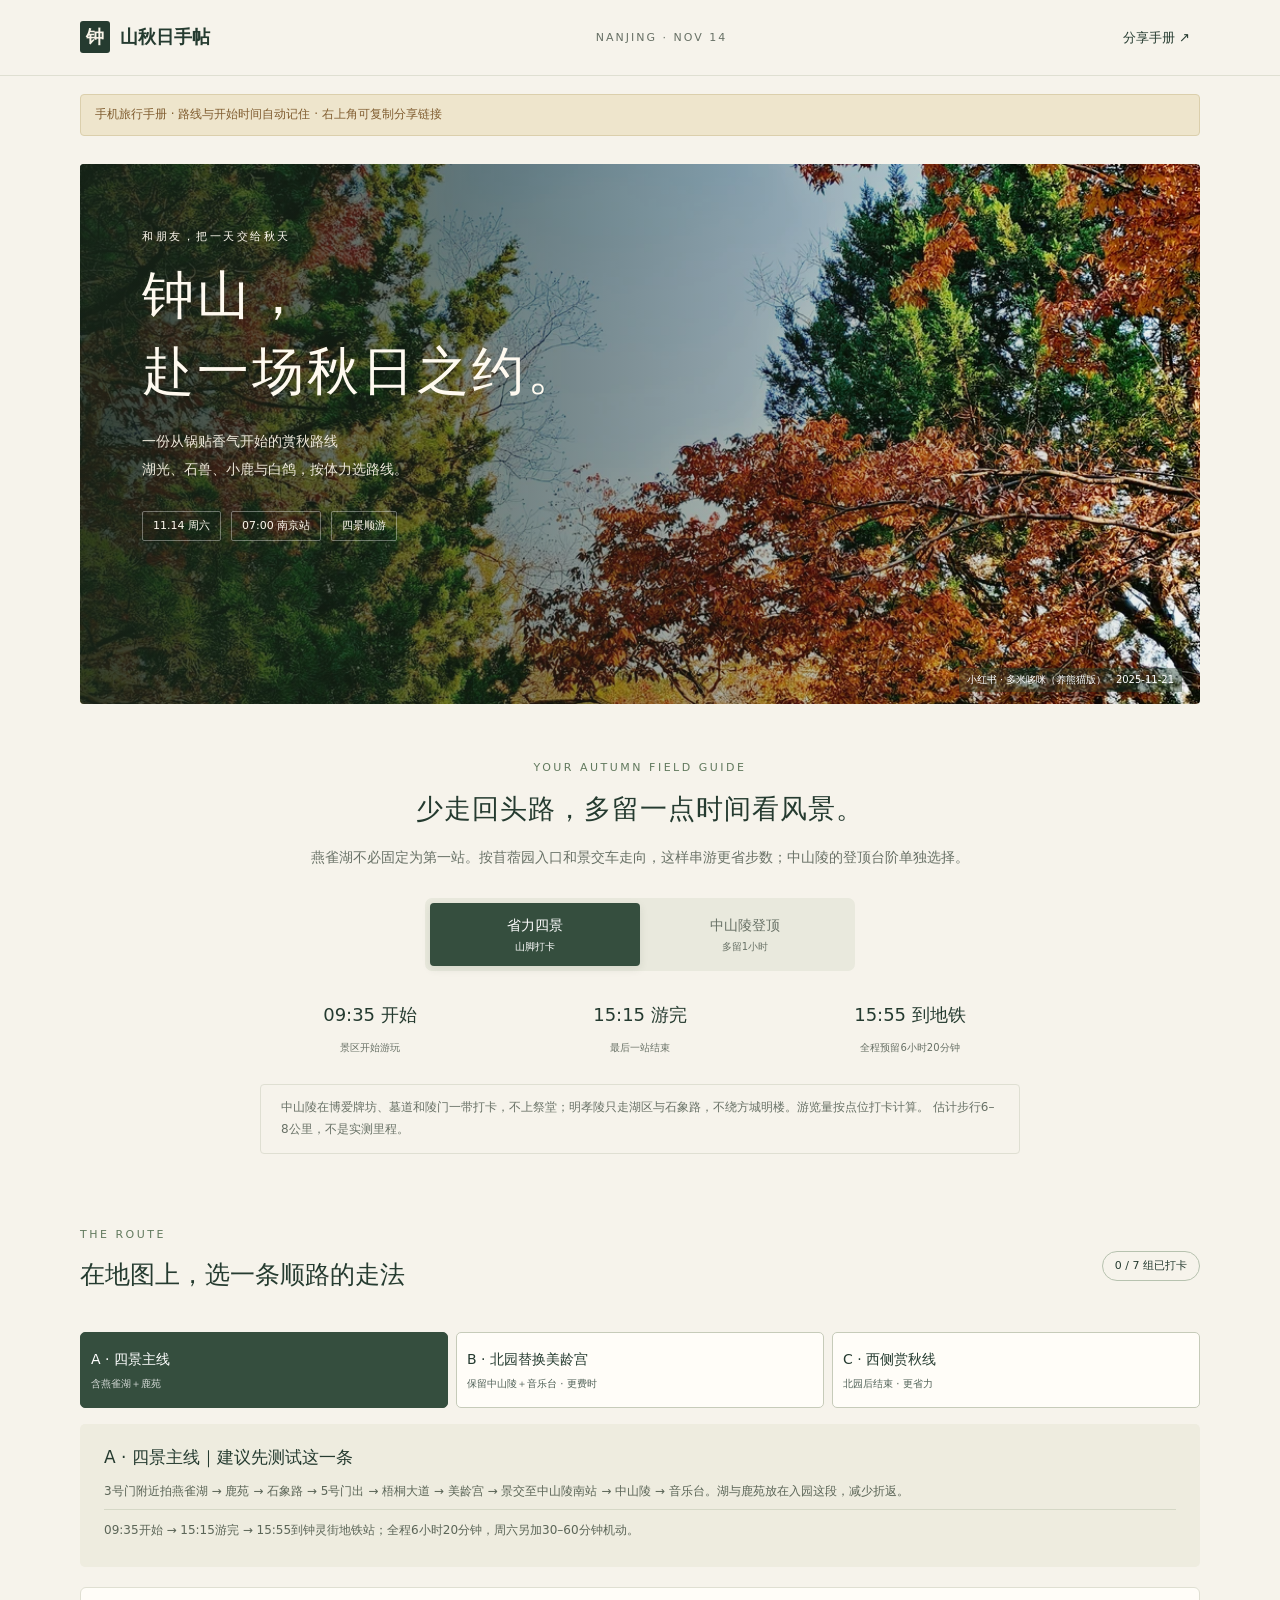
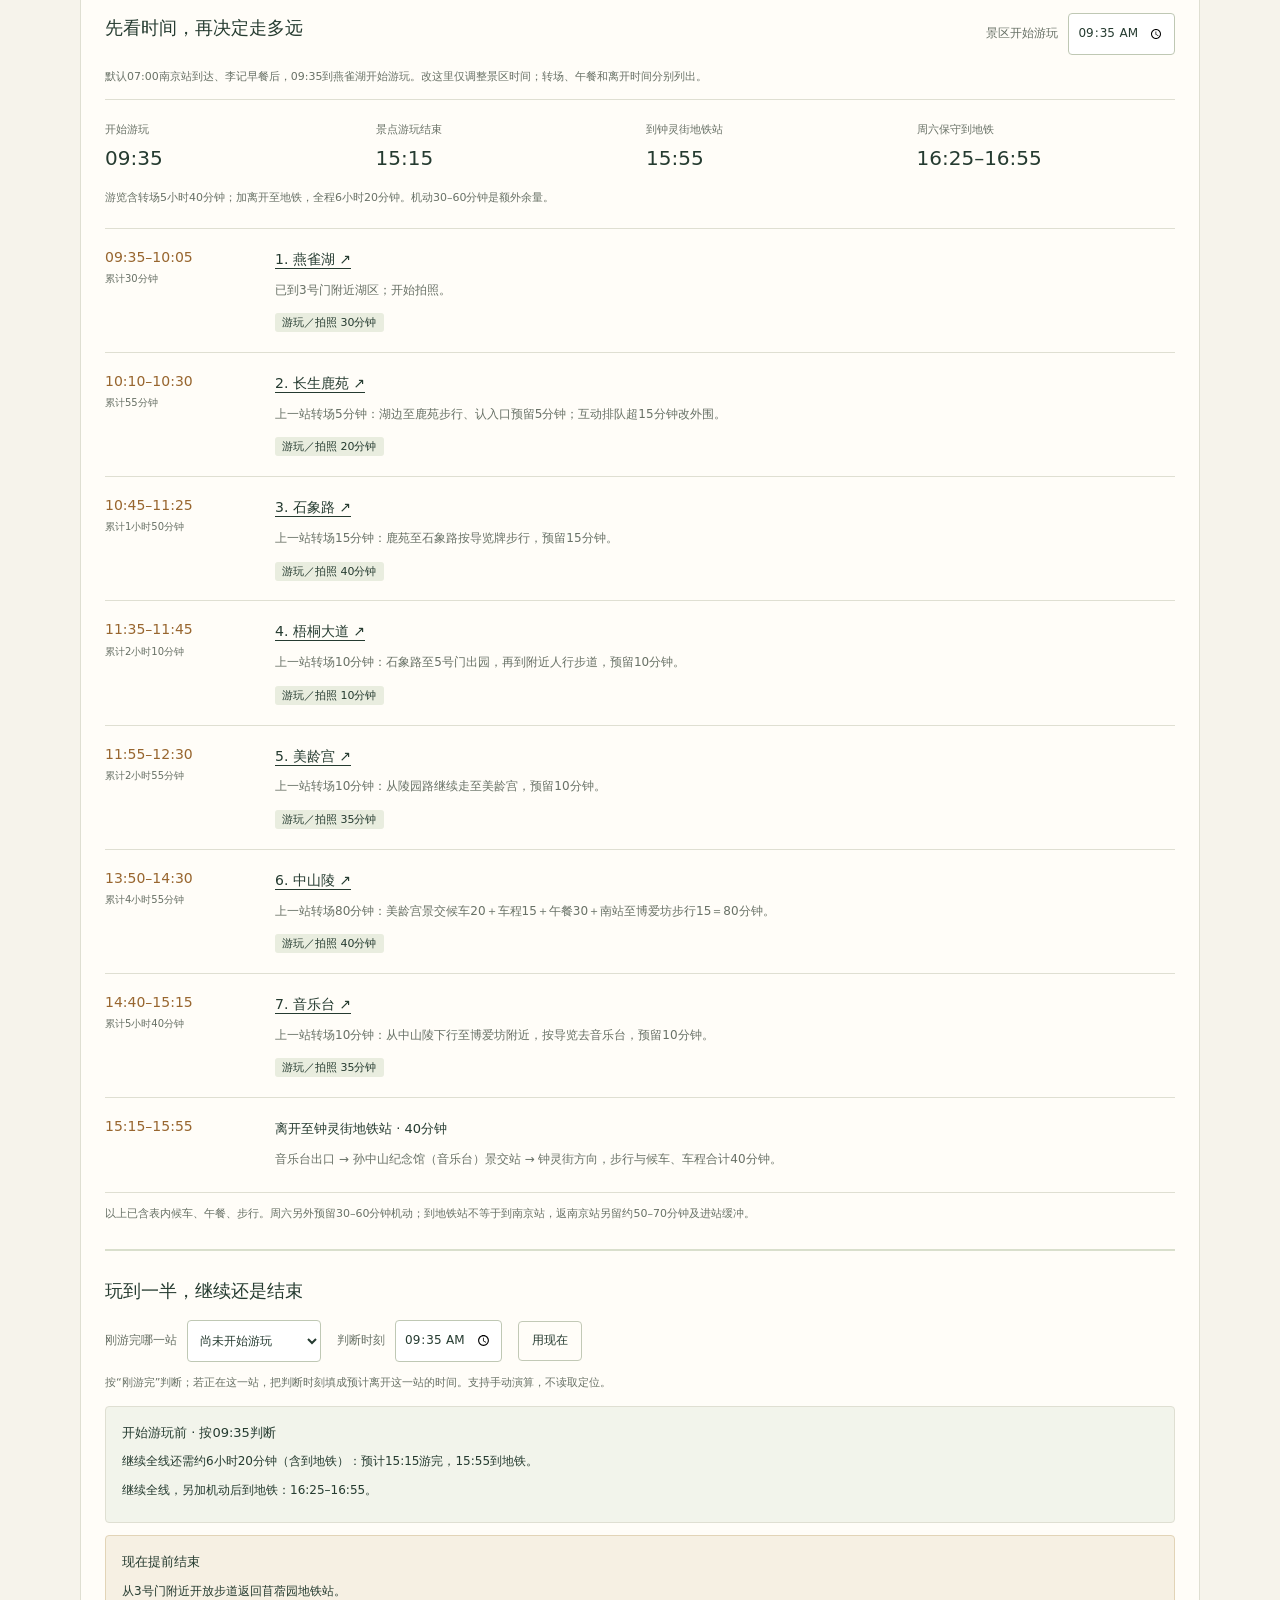
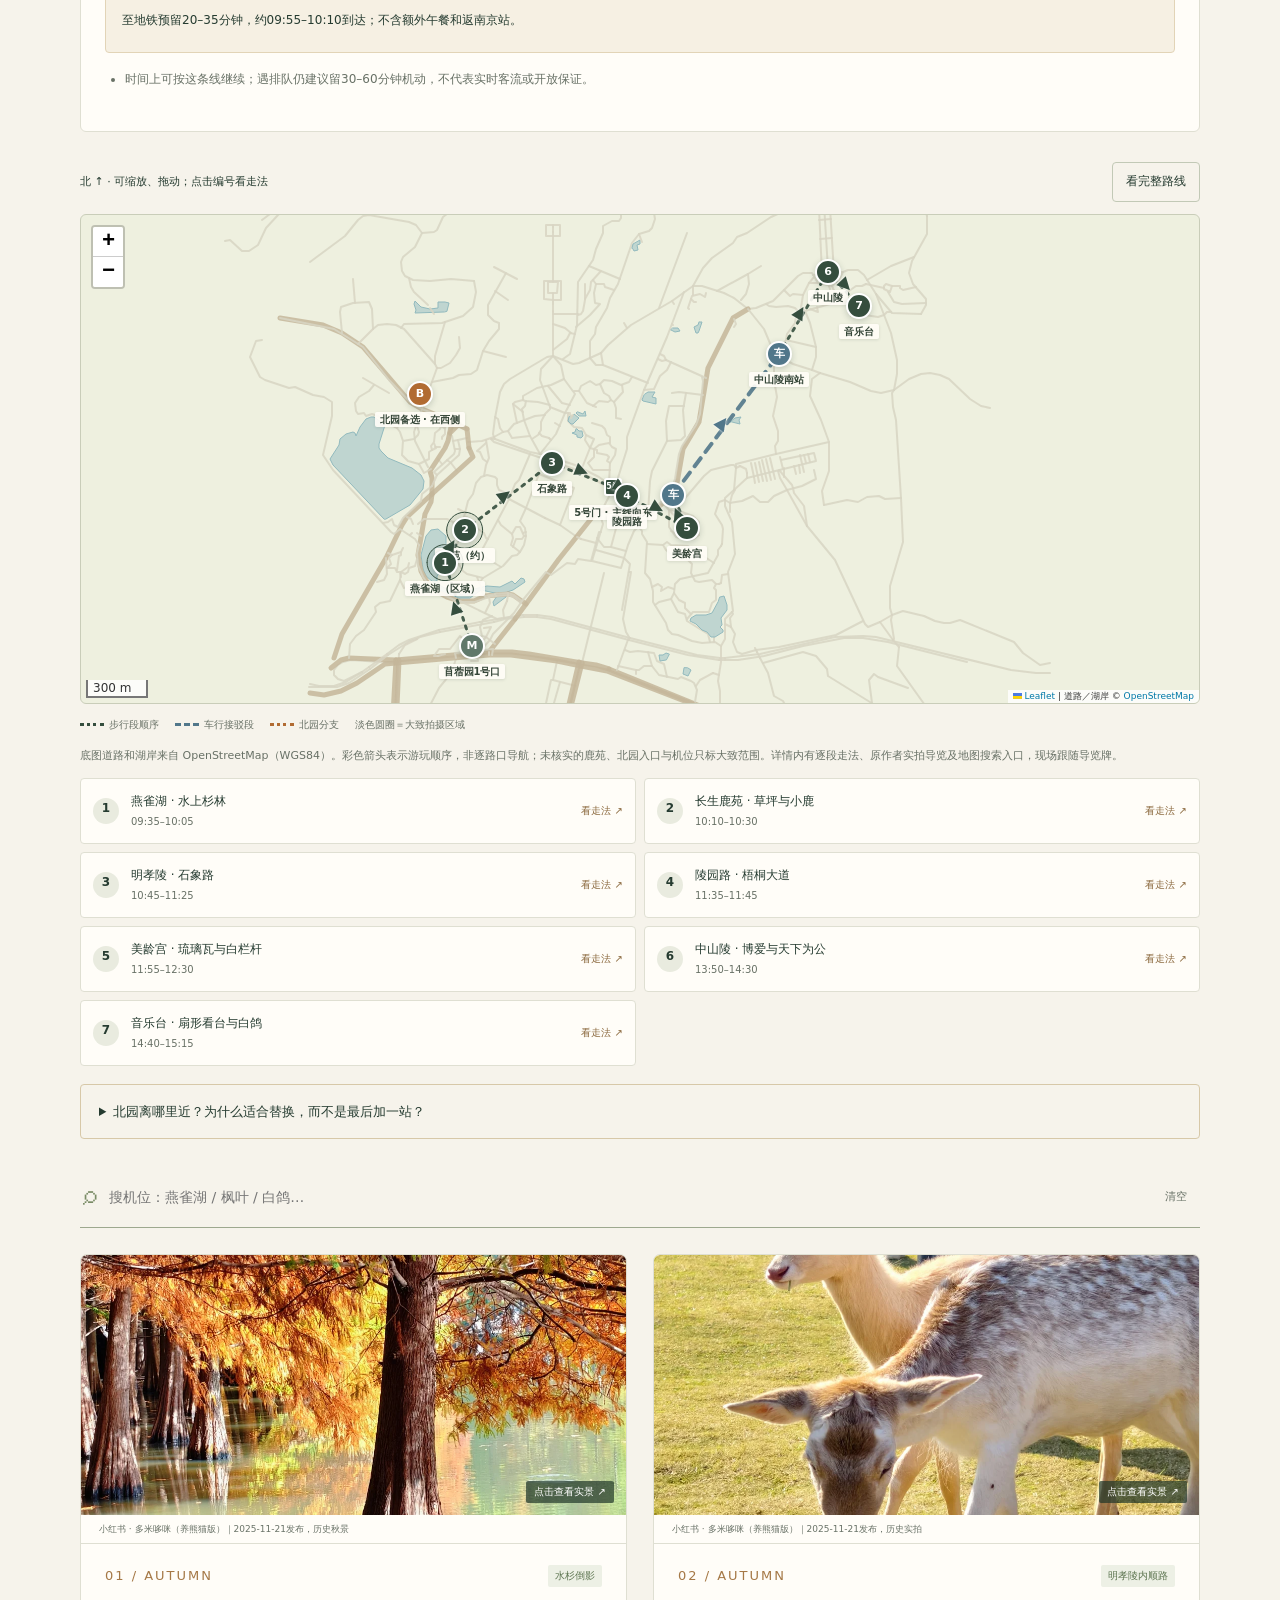
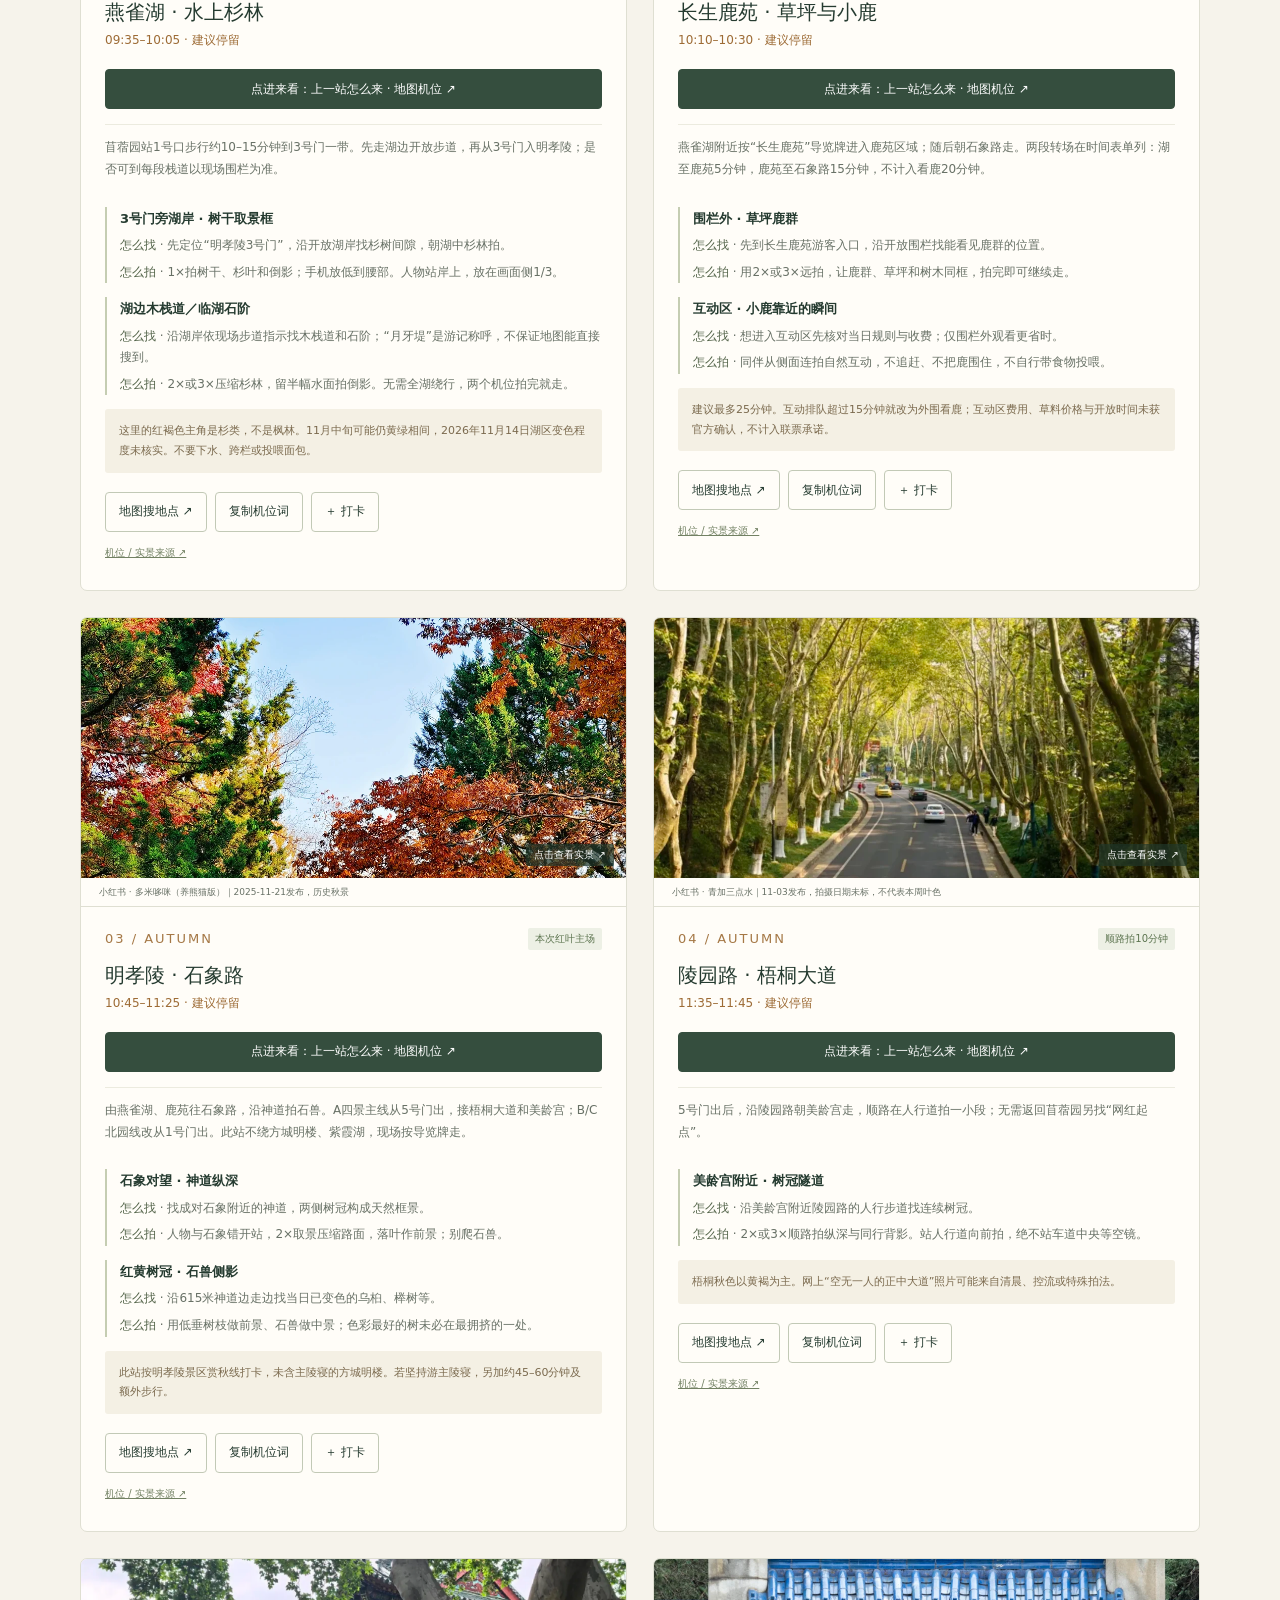
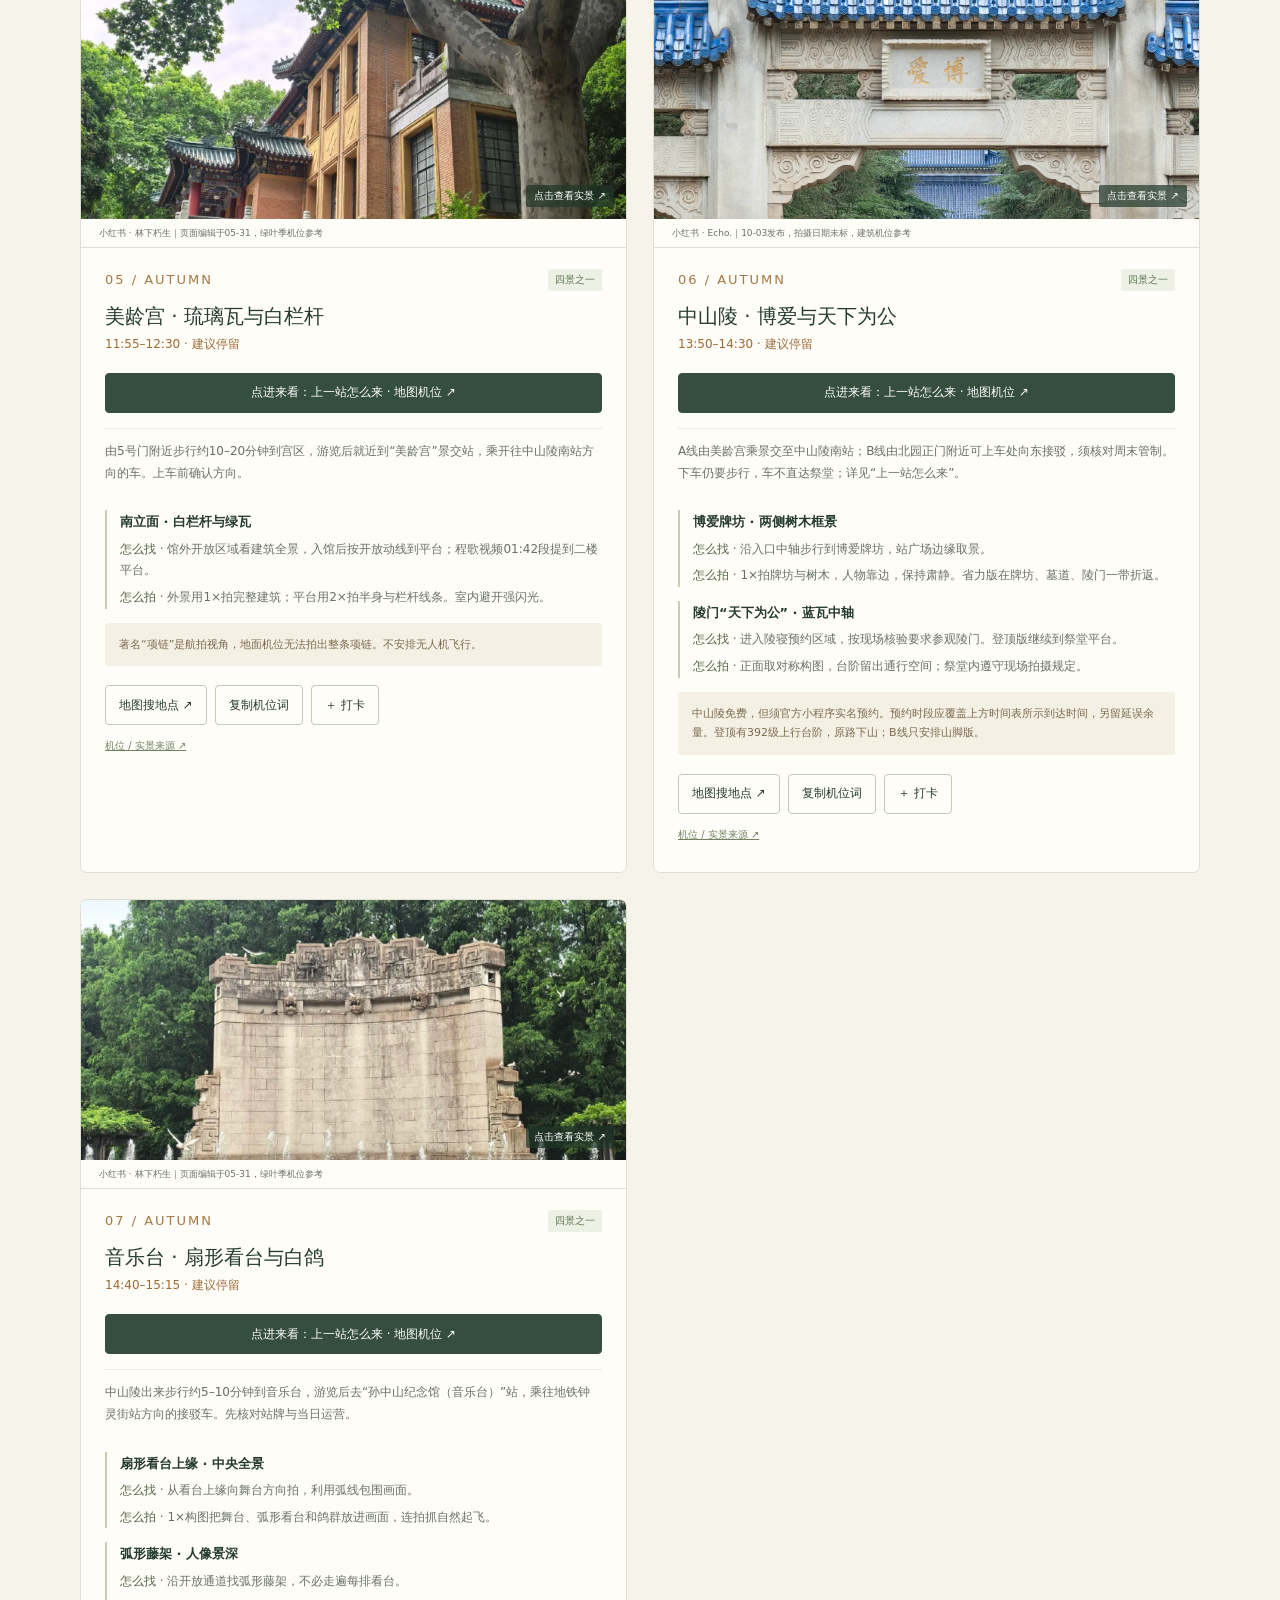
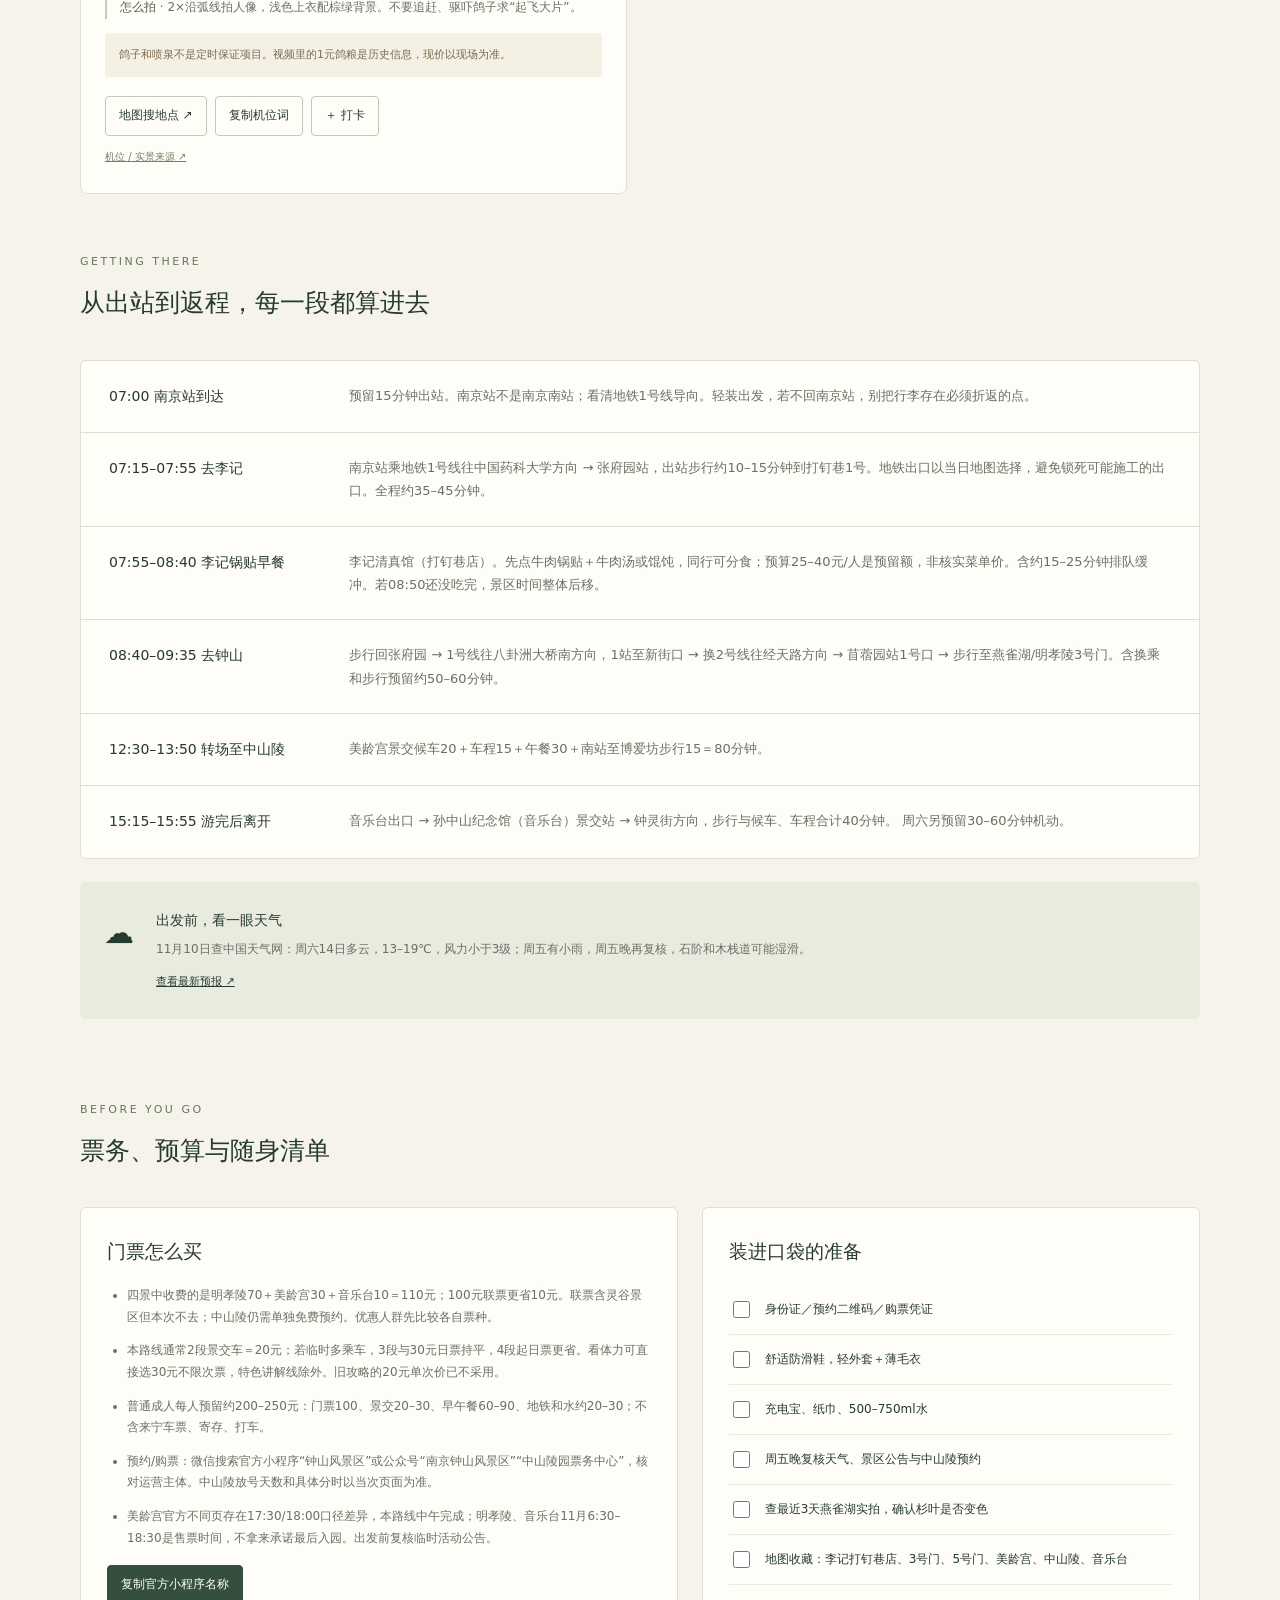
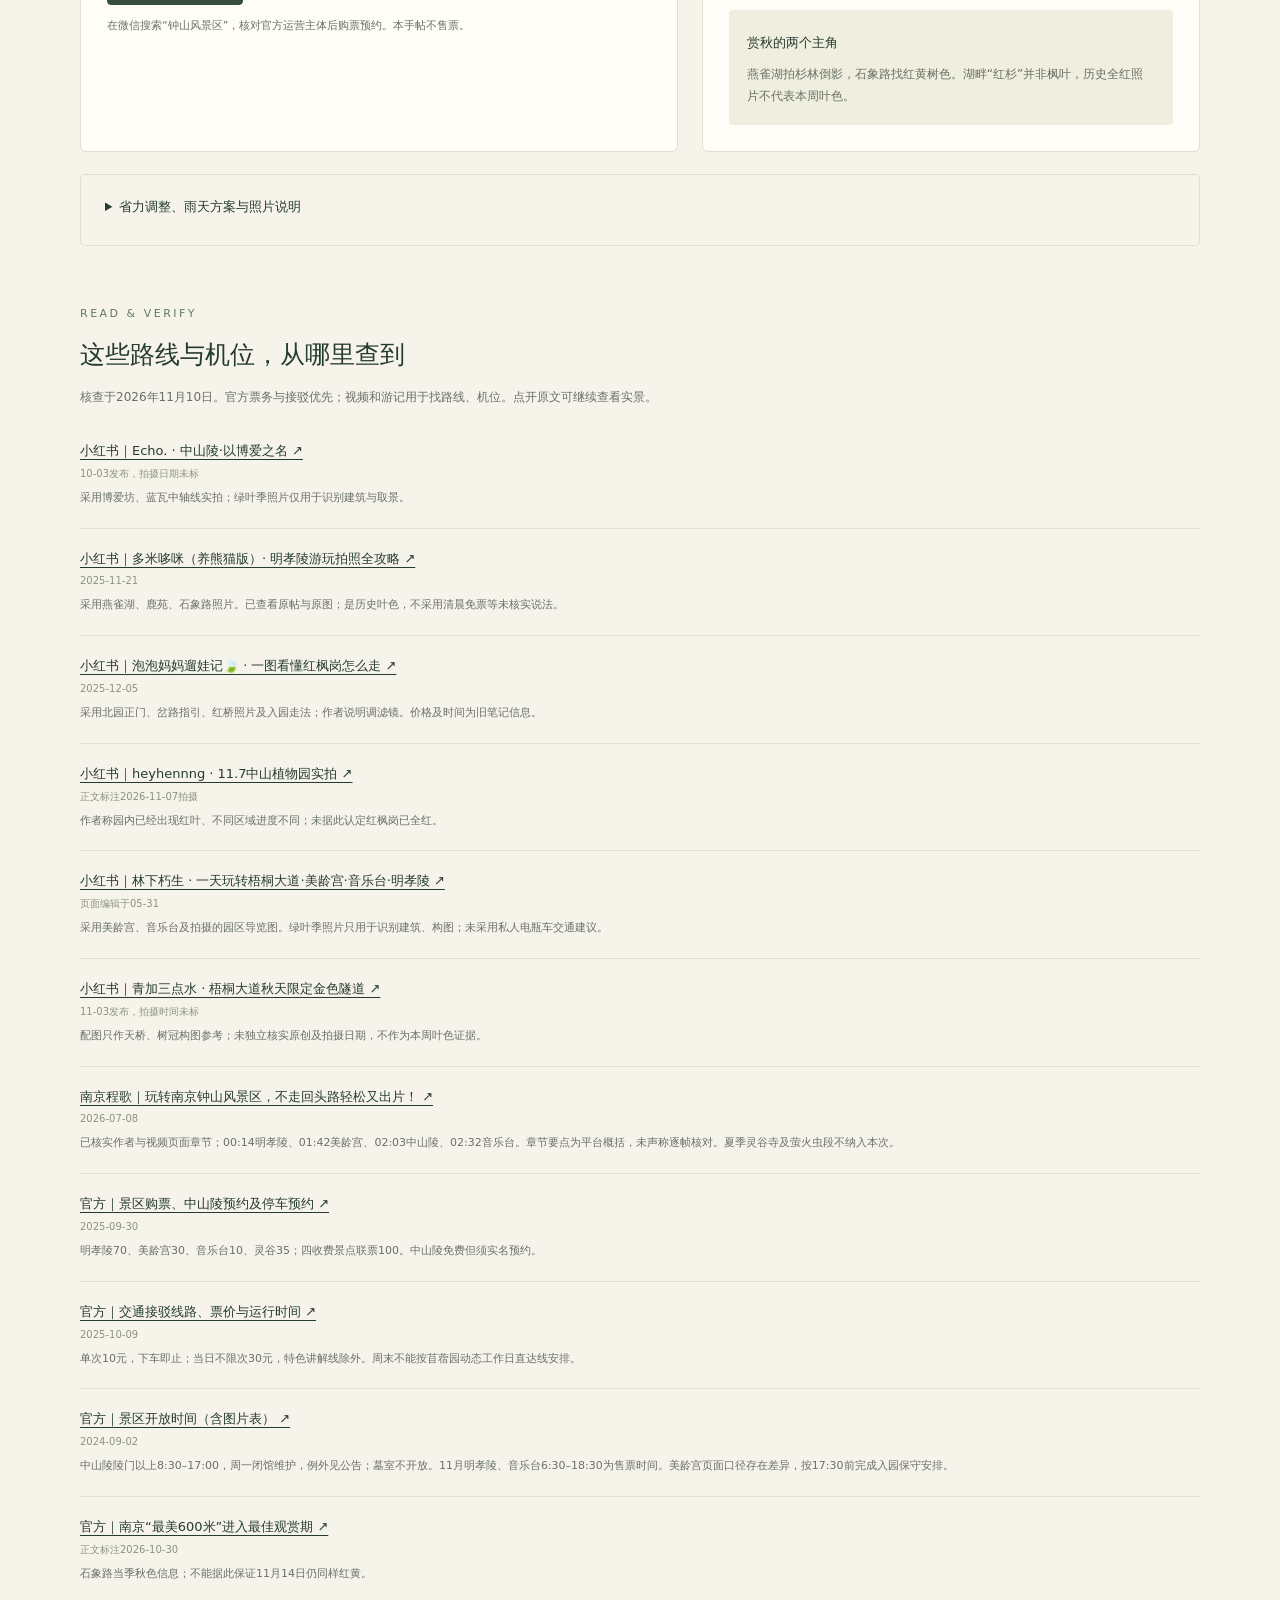
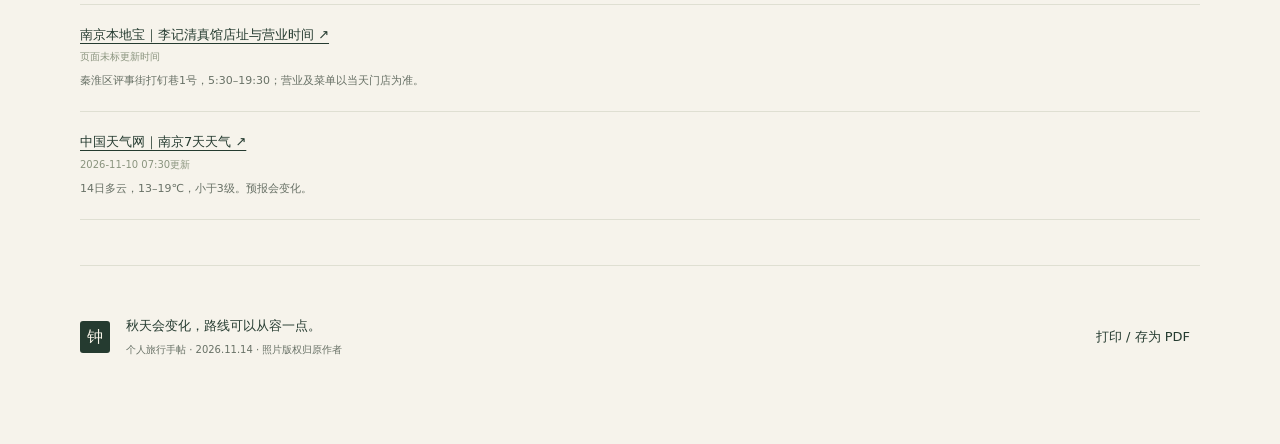
==== index.html @ 206ac2e5 "Publish Zhongshan autumn mobile travel guide" ====
<!doctype html>
<html lang="zh-CN">
<head><meta charset="utf-8"><meta name="viewport" content="width=device-width,initial-scale=1,viewport-fit=cover"><meta name="theme-color" content="#293e33"><meta name="description" content="11月14日从南京站出发，李记锅贴、燕雀湖及钟山四景省力赏秋攻略。"><title>钟山秋日手帖 · 11月14日</title><link rel="stylesheet" href="vendor/leaflet.css"><link rel="stylesheet" href="style.css"></head>
<body>
<header class="top"><a href="#" class="brand"><span class="seal">钟</span>山秋日手帖</a><span class="edition">NANJING · NOV 14</span><button id="share" class="textbtn">分享手册 ↗</button></header>
<main>
<div class="draft-notice">手机旅行手册 · 路线与开始时间自动记住 · 右上角可复制分享链接</div>
<section class="hero"><img src="assets/stone-xhs.webp" alt="小红书游客拍摄的石象路秋色"><div class="shade"></div><div class="hero-copy"><div class="eyebrow">和朋友，把一天交给秋天</div><h1>钟山，<br>赴一场秋日之约。</h1><p>一份从锅贴香气开始的赏秋路线<br>湖光、石兽、小鹿与白鸽，按体力选路线。</p><div class="herotags"><span>11.14 周六</span><span>07:00 南京站</span><span>四景顺游</span></div></div><span class="photocredit">小红书 · 多米哆咪（养熊猫版） · 2025-11-21</span></section>
<section class="intro"><p class="eyebrow green">YOUR AUTUMN FIELD GUIDE</p><h2>少走回头路，多留一点时间看风景。</h2><p>燕雀湖不必固定为第一站。按苜蓿园入口和景交车走向，这样串游更省步数；中山陵的登顶台阶单独选择。</p><div class="modebar" role="group" aria-label="选择游览强度"><button data-mode="easy" aria-pressed="true">省力四景 <small>山脚打卡</small></button><button data-mode="summit" aria-pressed="false">中山陵登顶 <small>多留1小时</small></button></div><div class="metrics" id="metrics"></div><p class="mode-note" id="mode-note"></p></section>
<section id="route" class="section"><div class="section-title"><div><p class="eyebrow green">THE ROUTE</p><h2>在地图上，选一条顺路的走法</h2></div><span id="progress" class="pill"></span></div><div class="route-choice" role="group" aria-label="路线方案"><button data-route="main" aria-pressed="true">A · 四景主线<small>含燕雀湖＋鹿苑</small></button><button data-route="garden" aria-pressed="false">B · 北园替换美龄宫<small>保留中山陵＋音乐台 · 更费时</small></button><button data-route="west" aria-pressed="false">C · 西侧赏秋线<small>北园后结束 · 更省力</small></button></div>
<article class="route-summary" id="route-summary" aria-live="polite"></article>
<section class="timing-panel" id="timing" aria-label="行程时间与提前结束判断">
<div class="time-start"><h3>先看时间，再决定走多远</h3><label>景区开始游玩 <input id="start-time" type="time" value="09:35" required aria-label="景区开始游玩时间"></label></div>
<p class="fine">默认07:00南京站到达、李记早餐后，09:35到燕雀湖开始游玩。改这里仅调整景区时间；转场、午餐和离开时间分别列出。</p>
<div id="time-summary" class="time-summary" aria-live="polite"></div><div id="timeline" class="timeline"></div>
<p class="fine">以上已含表内候车、午餐、步行。周六另外预留30–60分钟机动；到地铁站不等于到南京站，返南京站另留约50–70分钟及进站缓冲。</p>
<div class="time-judge"><h3>玩到一半，继续还是结束</h3><div class="judge-fields"><label>刚游完哪一站 <select id="last-stop" aria-label="刚游完哪一站"></select></label><label>判断时刻 <input id="judge-time" type="time" value="09:35" required aria-label="判断时刻"></label><button id="use-now" class="copybtn">用现在</button></div><p class="fine">按“刚游完”判断；若正在这一站，把判断时刻填成预计离开这一站的时间。支持手动演算，不读取定位。</p><div id="judge-result" aria-live="polite"></div></div>
</section>
<div class="map-heading"><span>北 ↑ · 可缩放、拖动；点击编号看走法</span><button id="reset-map" class="copybtn">看完整路线</button></div>
<div id="route-map" class="route-map" aria-label="钟山风景区游玩顺序地图"></div>
<div class="map-legend"><span><i class="legend-line"></i>步行段顺序</span><span><i class="legend-line bus"></i>车行接驳段</span><span><i class="legend-line garden"></i>北园分支</span><span>淡色圆圈＝大致拍摄区域</span></div>
<p class="fine">底图道路和湖岸来自 OpenStreetMap（WGS84）。彩色箭头表示游玩顺序，非逐路口导航；未核实的鹿苑、北园入口与机位只标大致范围。详情内有逐段走法、原作者实拍导览及地图搜索入口，现场跟随导览牌。</p>
<div id="route-stops" class="route-stops"></div>
<details class="branch-explain"><summary>北园离哪里近？为什么适合替换，而不是最后加一站？</summary><p>北园在西侧，接近明孝陵1号门／中山植物园公交站。美龄宫在石象路东南侧，中山陵和音乐台更靠东。主线从5号门向东，北园分支从1号门向西北，离园前就要决定方向。</p><p>B线以北园替换美龄宫并略过梧桐大道专门停拍，仍需从西侧重新接往中山陵；含午餐及接驳预留，时间随开始时间联动，具体见上方时间表；无法保证更省腿。C线游完北园就在西侧结束，省去向东往返。</p><p>若坚持四景＋北园全部保留，需再加约1.5–2小时；不作为本次半天到多半天的默认方案。北园独立购票，不在钟山四景联票内。</p></details><label class="search"><span>⌕</span><input id="search" type="search" placeholder="搜机位：燕雀湖 / 枫叶 / 白鸽…" aria-label="搜索景点和拍照机位"><button id="clear-search" aria-label="清空搜索">清空</button></label><div id="cards" class="cards"></div><p id="empty" class="empty" hidden>没有找到这个机位。试试“红叶”“石象路”或“音乐台”。</p></section>
<section id="travel" class="section"><div class="section-title"><div><p class="eyebrow green">GETTING THERE</p><h2>从出站到返程，每一段都算进去</h2></div></div><div class="travel-list" id="travel-list"></div><aside class="weather"><span>☁</span><div><b>出发前，看一眼天气</b><p id="weather"></p><a href="https://www.weather.com.cn/weather/101190101.shtml" target="_blank" rel="noopener">查看最新预报 ↗</a></div></aside></section>
<section id="prepare" class="section"><div class="section-title"><div><p class="eyebrow green">BEFORE YOU GO</p><h2>票务、预算与随身清单</h2></div></div><div class="prep-grid"><div class="paper"><h3>门票怎么买</h3><ul id="tickets"></ul><button class="primary" id="official-copy">复制官方小程序名称</button><p class="fine">在微信搜索“钟山风景区”，核对官方运营主体后购票预约。本手帖不售票。</p></div><div class="paper"><h3>装进口袋的准备</h3><div id="checklist"></div><div class="note"><b>赏秋的两个主角</b><p>燕雀湖拍杉林倒影，石象路找红黄树色。湖畔“红杉”并非枫叶，历史全红照片不代表本周叶色。</p></div></div></div><details class="details"><summary>省力调整、雨天方案与照片说明</summary><ul id="notes"></ul></details></section>
<section id="sources" class="section sources"><p class="eyebrow green">READ & VERIFY</p><h2>这些路线与机位，从哪里查到</h2><p>核查于2026年11月10日。官方票务与接驳优先；视频和游记用于找路线、机位。点开原文可继续查看实景。</p><div id="source-list"></div></section>
<footer><span class="seal">钟</span><p>秋天会变化，路线可以从容一点。<br><small>个人旅行手帖 · 2026.11.14 · 照片版权归原作者</small></p><button class="textbtn" id="print">打印 / 存为 PDF</button></footer>
</main>
<nav class="bottom" aria-label="快捷导航"><a href="#route">路线机位</a><a href="#timing">时间判断</a><a href="#prepare">出发准备</a><a href="#sources">攻略来源</a></nav><div id="toast" role="status" aria-live="polite"></div><dialog id="spot-detail" aria-labelledby="detail-title"><div class="detail-top"><span>路线与拍照详情 · 测试版</span><button id="close-detail" aria-label="关闭地点详情">×</button></div><div id="detail-body"></div></dialog><dialog id="lightbox"><button id="close-photo" aria-label="关闭照片">×</button><img id="big-photo" alt=""><p id="big-caption"></p></dialog>
<script src="trip-data.js"></script><script src="preview-data.js"></script><script src="vendor/leaflet.js"></script><script src="map-base.js"></script><script src="route-plan.js"></script><script src="guide-data.js"></script><script src="app.js"></script><script src="route-map.js"></script>
</body></html>
---- vendor/leaflet.css ----
/* required styles */

.leaflet-pane,
.leaflet-tile,
.leaflet-marker-icon,
.leaflet-marker-shadow,
.leaflet-tile-container,
.leaflet-pane > svg,
.leaflet-pane > canvas,
.leaflet-zoom-box,
.leaflet-image-layer,
.leaflet-layer {
	position: absolute;
	left: 0;
	top: 0;
	}
.leaflet-container {
	overflow: hidden;
	}
.leaflet-tile,
.leaflet-marker-icon,
.leaflet-marker-shadow {
	-webkit-user-select: none;
	   -moz-user-select: none;
	        user-select: none;
	  -webkit-user-drag: none;
	}
/* Prevents IE11 from highlighting tiles in blue */
.leaflet-tile::selection {
	background: transparent;
}
/* Safari renders non-retina tile on retina better with this, but Chrome is worse */
.leaflet-safari .leaflet-tile {
	image-rendering: -webkit-optimize-contrast;
	}
/* hack that prevents hw layers "stretching" when loading new tiles */
.leaflet-safari .leaflet-tile-container {
	width: 1600px;
	height: 1600px;
	-webkit-transform-origin: 0 0;
	}
.leaflet-marker-icon,
.leaflet-marker-shadow {
	display: block;
	}
/* .leaflet-container svg: reset svg max-width decleration shipped in Joomla! (joomla.org) 3.x */
/* .leaflet-container img: map is broken in FF if you have max-width: 100% on tiles */
.leaflet-container .leaflet-overlay-pane svg {
	max-width: none !important;
	max-height: none !important;
	}
.leaflet-container .leaflet-marker-pane img,
.leaflet-container .leaflet-shadow-pane img,
.leaflet-container .leaflet-tile-pane img,
.leaflet-container img.leaflet-image-layer,
.leaflet-container .leaflet-tile {
	max-width: none !important;
	max-height: none !important;
	width: auto;
	padding: 0;
	}

.leaflet-container img.leaflet-tile {
	/* See: https://bugs.chromium.org/p/chromium/issues/detail?id=600120 */
	mix-blend-mode: plus-lighter;
}

.leaflet-container.leaflet-touch-zoom {
	-ms-touch-action: pan-x pan-y;
	touch-action: pan-x pan-y;
	}
.leaflet-container.leaflet-touch-drag {
	-ms-touch-action: pinch-zoom;
	/* Fallback for FF which doesn't support pinch-zoom */
	touch-action: none;
	touch-action: pinch-zoom;
}
.leaflet-container.leaflet-touch-drag.leaflet-touch-zoom {
	-ms-touch-action: none;
	touch-action: none;
}
.leaflet-container {
	-webkit-tap-highlight-color: transparent;
}
.leaflet-container a {
	-webkit-tap-highlight-color: rgba(51, 181, 229, 0.4);
}
.leaflet-tile {
	filter: inherit;
	visibility: hidden;
	}
.leaflet-tile-loaded {
	visibility: inherit;
	}
.leaflet-zoom-box {
	width: 0;
	height: 0;
	-moz-box-sizing: border-box;
	     box-sizing: border-box;
	z-index: 800;
	}
/* workaround for https://bugzilla.mozilla.org/show_bug.cgi?id=888319 */
.leaflet-overlay-pane svg {
	-moz-user-select: none;
	}

.leaflet-pane         { z-index: 400; }

.leaflet-tile-pane    { z-index: 200; }
.leaflet-overlay-pane { z-index: 400; }
.leaflet-shadow-pane  { z-index: 500; }
.leaflet-marker-pane  { z-index: 600; }
.leaflet-tooltip-pane   { z-index: 650; }
.leaflet-popup-pane   { z-index: 700; }

.leaflet-map-pane canvas { z-index: 100; }
.leaflet-map-pane svg    { z-index: 200; }

.leaflet-vml-shape {
	width: 1px;
	height: 1px;
	}
.lvml {
	behavior: url(#default#VML);
	display: inline-block;
	position: absolute;
	}


/* control positioning */

.leaflet-control {
	position: relative;
	z-index: 800;
	pointer-events: visiblePainted; /* IE 9-10 doesn't have auto */
	pointer-events: auto;
	}
.leaflet-top,
.leaflet-bottom {
	position: absolute;
	z-index: 1000;
	pointer-events: none;
	}
.leaflet-top {
	top: 0;
	}
.leaflet-right {
	right: 0;
	}
.leaflet-bottom {
	bottom: 0;
	}
.leaflet-left {
	left: 0;
	}
.leaflet-control {
	float: left;
	clear: both;
	}
.leaflet-right .leaflet-control {
	float: right;
	}
.leaflet-top .leaflet-control {
	margin-top: 10px;
	}
.leaflet-bottom .leaflet-control {
	margin-bottom: 10px;
	}
.leaflet-left .leaflet-control {
	margin-left: 10px;
	}
.leaflet-right .leaflet-control {
	margin-right: 10px;
	}


/* zoom and fade animations */

.leaflet-fade-anim .leaflet-popup {
	opacity: 0;
	-webkit-transition: opacity 0.2s linear;
	   -moz-transition: opacity 0.2s linear;
	        transition: opacity 0.2s linear;
	}
.leaflet-fade-anim .leaflet-map-pane .leaflet-popup {
	opacity: 1;
	}
.leaflet-zoom-animated {
	-webkit-transform-origin: 0 0;
	    -ms-transform-origin: 0 0;
	        transform-origin: 0 0;
	}
svg.leaflet-zoom-animated {
	will-change: transform;
}

.leaflet-zoom-anim .leaflet-zoom-animated {
	-webkit-transition: -webkit-transform 0.25s cubic-bezier(0,0,0.25,1);
	   -moz-transition:    -moz-transform 0.25s cubic-bezier(0,0,0.25,1);
	        transition:         transform 0.25s cubic-bezier(0,0,0.25,1);
	}
.leaflet-zoom-anim .leaflet-tile,
.leaflet-pan-anim .leaflet-tile {
	-webkit-transition: none;
	   -moz-transition: none;
	        transition: none;
	}

.leaflet-zoom-anim .leaflet-zoom-hide {
	visibility: hidden;
	}


/* cursors */

.leaflet-interactive {
	cursor: pointer;
	}
.leaflet-grab {
	cursor: -webkit-grab;
	cursor:    -moz-grab;
	cursor:         grab;
	}
.leaflet-crosshair,
.leaflet-crosshair .leaflet-interactive {
	cursor: crosshair;
	}
.leaflet-popup-pane,
.leaflet-control {
	cursor: auto;
	}
.leaflet-dragging .leaflet-grab,
.leaflet-dragging .leaflet-grab .leaflet-interactive,
.leaflet-dragging .leaflet-marker-draggable {
	cursor: move;
	cursor: -webkit-grabbing;
	cursor:    -moz-grabbing;
	cursor:         grabbing;
	}

/* marker & overlays interactivity */
.leaflet-marker-icon,
.leaflet-marker-shadow,
.leaflet-image-layer,
.leaflet-pane > svg path,
.leaflet-tile-container {
	pointer-events: none;
	}

.leaflet-marker-icon.leaflet-interactive,
.leaflet-image-layer.leaflet-interactive,
.leaflet-pane > svg path.leaflet-interactive,
svg.leaflet-image-layer.leaflet-interactive path {
	pointer-events: visiblePainted; /* IE 9-10 doesn't have auto */
	pointer-events: auto;
	}

/* visual tweaks */

.leaflet-container {
	background: #ddd;
	outline-offset: 1px;
	}
.leaflet-container a {
	color: #0078A8;
	}
.leaflet-zoom-box {
	border: 2px dotted #38f;
	background: rgba(255,255,255,0.5);
	}


/* general typography */
.leaflet-container {
	font-family: "Helvetica Neue", Arial, Helvetica, sans-serif;
	font-size: 12px;
	font-size: 0.75rem;
	line-height: 1.5;
	}


/* general toolbar styles */

.leaflet-bar {
	box-shadow: 0 1px 5px rgba(0,0,0,0.65);
	border-radius: 4px;
	}
.leaflet-bar a {
	background-color: #fff;
	border-bottom: 1px solid #ccc;
	width: 26px;
	height: 26px;
	line-height: 26px;
	display: block;
	text-align: center;
	text-decoration: none;
	color: black;
	}
.leaflet-bar a,
.leaflet-control-layers-toggle {
	background-position: 50% 50%;
	background-repeat: no-repeat;
	display: block;
	}
.leaflet-bar a:hover,
.leaflet-bar a:focus {
	background-color: #f4f4f4;
	}
.leaflet-bar a:first-child {
	border-top-left-radius: 4px;
	border-top-right-radius: 4px;
	}
.leaflet-bar a:last-child {
	border-bottom-left-radius: 4px;
	border-bottom-right-radius: 4px;
	border-bottom: none;
	}
.leaflet-bar a.leaflet-disabled {
	cursor: default;
	background-color: #f4f4f4;
	color: #bbb;
	}

.leaflet-touch .leaflet-bar a {
	width: 30px;
	height: 30px;
	line-height: 30px;
	}
.leaflet-touch .leaflet-bar a:first-child {
	border-top-left-radius: 2px;
	border-top-right-radius: 2px;
	}
.leaflet-touch .leaflet-bar a:last-child {
	border-bottom-left-radius: 2px;
	border-bottom-right-radius: 2px;
	}

/* zoom control */

.leaflet-control-zoom-in,
.leaflet-control-zoom-out {
	font: bold 18px 'Lucida Console', Monaco, monospace;
	text-indent: 1px;
	}

.leaflet-touch .leaflet-control-zoom-in, .leaflet-touch .leaflet-control-zoom-out  {
	font-size: 22px;
	}


/* layers control */

.leaflet-control-layers {
	box-shadow: 0 1px 5px rgba(0,0,0,0.4);
	background: #fff;
	border-radius: 5px;
	}
.leaflet-control-layers-toggle {
	background-image: url(images/layers.png);
	width: 36px;
	height: 36px;
	}
.leaflet-retina .leaflet-control-layers-toggle {
	background-image: url(images/layers-2x.png);
	background-size: 26px 26px;
	}
.leaflet-touch .leaflet-control-layers-toggle {
	width: 44px;
	height: 44px;
	}
.leaflet-control-layers .leaflet-control-layers-list,
.leaflet-control-layers-expanded .leaflet-control-layers-toggle {
	display: none;
	}
.leaflet-control-layers-expanded .leaflet-control-layers-list {
	display: block;
	position: relative;
	}
.leaflet-control-layers-expanded {
	padding: 6px 10px 6px 6px;
	color: #333;
	background: #fff;
	}
.leaflet-control-layers-scrollbar {
	overflow-y: scroll;
	overflow-x: hidden;
	padding-right: 5px;
	}
.leaflet-control-layers-selector {
	margin-top: 2px;
	position: relative;
	top: 1px;
	}
.leaflet-control-layers label {
	display: block;
	font-size: 13px;
	font-size: 1.08333em;
	}
.leaflet-control-layers-separator {
	height: 0;
	border-top: 1px solid #ddd;
	margin: 5px -10px 5px -6px;
	}

/* Default icon URLs */
.leaflet-default-icon-path { /* used only in path-guessing heuristic, see L.Icon.Default */
	background-image: url(images/marker-icon.png);
	}


/* attribution and scale controls */

.leaflet-container .leaflet-control-attribution {
	background: #fff;
	background: rgba(255, 255, 255, 0.8);
	margin: 0;
	}
.leaflet-control-attribution,
.leaflet-control-scale-line {
	padding: 0 5px;
	color: #333;
	line-height: 1.4;
	}
.leaflet-control-attribution a {
	text-decoration: none;
	}
.leaflet-control-attribution a:hover,
.leaflet-control-attribution a:focus {
	text-decoration: underline;
	}
.leaflet-attribution-flag {
	display: inline !important;
	vertical-align: baseline !important;
	width: 1em;
	height: 0.6669em;
	}
.leaflet-left .leaflet-control-scale {
	margin-left: 5px;
	}
.leaflet-bottom .leaflet-control-scale {
	margin-bottom: 5px;
	}
.leaflet-control-scale-line {
	border: 2px solid #777;
	border-top: none;
	line-height: 1.1;
	padding: 2px 5px 1px;
	white-space: nowrap;
	-moz-box-sizing: border-box;
	     box-sizing: border-box;
	background: rgba(255, 255, 255, 0.8);
	text-shadow: 1px 1px #fff;
	}
.leaflet-control-scale-line:not(:first-child) {
	border-top: 2px solid #777;
	border-bottom: none;
	margin-top: -2px;
	}
.leaflet-control-scale-line:not(:first-child):not(:last-child) {
	border-bottom: 2px solid #777;
	}

.leaflet-touch .leaflet-control-attribution,
.leaflet-touch .leaflet-control-layers,
.leaflet-touch .leaflet-bar {
	box-shadow: none;
	}
.leaflet-touch .leaflet-control-layers,
.leaflet-touch .leaflet-bar {
	border: 2px solid rgba(0,0,0,0.2);
	background-clip: padding-box;
	}


/* popup */

.leaflet-popup {
	position: absolute;
	text-align: center;
	margin-bottom: 20px;
	}
.leaflet-popup-content-wrapper {
	padding: 1px;
	text-align: left;
	border-radius: 12px;
	}
.leaflet-popup-content {
	margin: 13px 24px 13px 20px;
	line-height: 1.3;
	font-size: 13px;
	font-size: 1.08333em;
	min-height: 1px;
	}
.leaflet-popup-content p {
	margin: 17px 0;
	margin: 1.3em 0;
	}
.leaflet-popup-tip-container {
	width: 40px;
	height: 20px;
	position: absolute;
	left: 50%;
	margin-top: -1px;
	margin-left: -20px;
	overflow: hidden;
	pointer-events: none;
	}
.leaflet-popup-tip {
	width: 17px;
	height: 17px;
	padding: 1px;

	margin: -10px auto 0;
	pointer-events: auto;

	-webkit-transform: rotate(45deg);
	   -moz-transform: rotate(45deg);
	    -ms-transform: rotate(45deg);
	        transform: rotate(45deg);
	}
.leaflet-popup-content-wrapper,
.leaflet-popup-tip {
	background: white;
	color: #333;
	box-shadow: 0 3px 14px rgba(0,0,0,0.4);
	}
.leaflet-container a.leaflet-popup-close-button {
	position: absolute;
	top: 0;
	right: 0;
	border: none;
	text-align: center;
	width: 24px;
	height: 24px;
	font: 16px/24px Tahoma, Verdana, sans-serif;
	color: #757575;
	text-decoration: none;
	background: transparent;
	}
.leaflet-container a.leaflet-popup-close-button:hover,
.leaflet-container a.leaflet-popup-close-button:focus {
	color: #585858;
	}
.leaflet-popup-scrolled {
	overflow: auto;
	}

.leaflet-oldie .leaflet-popup-content-wrapper {
	-ms-zoom: 1;
	}
.leaflet-oldie .leaflet-popup-tip {
	width: 24px;
	margin: 0 auto;

	-ms-filter: "progid:DXImageTransform.Microsoft.Matrix(M11=0.70710678, M12=0.70710678, M21=-0.70710678, M22=0.70710678)";
	filter: progid:DXImageTransform.Microsoft.Matrix(M11=0.70710678, M12=0.70710678, M21=-0.70710678, M22=0.70710678);
	}

.leaflet-oldie .leaflet-control-zoom,
.leaflet-oldie .leaflet-control-layers,
.leaflet-oldie .leaflet-popup-content-wrapper,
.leaflet-oldie .leaflet-popup-tip {
	border: 1px solid #999;
	}


/* div icon */

.leaflet-div-icon {
	background: #fff;
	border: 1px solid #666;
	}


/* Tooltip */
/* Base styles for the element that has a tooltip */
.leaflet-tooltip {
	position: absolute;
	padding: 6px;
	background-color: #fff;
	border: 1px solid #fff;
	border-radius: 3px;
	color: #222;
	white-space: nowrap;
	-webkit-user-select: none;
	-moz-user-select: none;
	-ms-user-select: none;
	user-select: none;
	pointer-events: none;
	box-shadow: 0 1px 3px rgba(0,0,0,0.4);
	}
.leaflet-tooltip.leaflet-interactive {
	cursor: pointer;
	pointer-events: auto;
	}
.leaflet-tooltip-top:before,
.leaflet-tooltip-bottom:before,
.leaflet-tooltip-left:before,
.leaflet-tooltip-right:before {
	position: absolute;
	pointer-events: none;
	border: 6px solid transparent;
	background: transparent;
	content: "";
	}

/* Directions */

.leaflet-tooltip-bottom {
	margin-top: 6px;
}
.leaflet-tooltip-top {
	margin-top: -6px;
}
.leaflet-tooltip-bottom:before,
.leaflet-tooltip-top:before {
	left: 50%;
	margin-left: -6px;
	}
.leaflet-tooltip-top:before {
	bottom: 0;
	margin-bottom: -12px;
	border-top-color: #fff;
	}
.leaflet-tooltip-bottom:before {
	top: 0;
	margin-top: -12px;
	margin-left: -6px;
	border-bottom-color: #fff;
	}
.leaflet-tooltip-left {
	margin-left: -6px;
}
.leaflet-tooltip-right {
	margin-left: 6px;
}
.leaflet-tooltip-left:before,
.leaflet-tooltip-right:before {
	top: 50%;
	margin-top: -6px;
	}
.leaflet-tooltip-left:before {
	right: 0;
	margin-right: -12px;
	border-left-color: #fff;
	}
.leaflet-tooltip-right:before {
	left: 0;
	margin-left: -12px;
	border-right-color: #fff;
	}

/* Printing */

@media print {
	/* Prevent printers from removing background-images of controls. */
	.leaflet-control {
		-webkit-print-color-adjust: exact;
		print-color-adjust: exact;
		}
	}
---- style.css ----
:root{--ink:#253b30;--muted:#687166;--cream:#f6f3eb;--paper:#fffdf8;--line:#dfdfd2;--gold:#b97337;--green:#354e3e}*{box-sizing:border-box}html{scroll-behavior:smooth;scroll-padding-top:85px}body{margin:0;background:var(--cream);font-family:"PingFang SC","Microsoft YaHei",system-ui,sans-serif;color:var(--ink);line-height:1.8}button,input{font:inherit}button,a{-webkit-tap-highlight-color:transparent}button{cursor:pointer}a{color:inherit;text-decoration:none}a:focus-visible,button:focus-visible,input:focus-visible,summary:focus-visible{outline:3px solid #b97337;outline-offset:4px}.top{height:76px;padding:0 max(24px,calc((100% - 1120px)/2));display:flex;align-items:center;gap:10px;background:var(--cream);border-bottom:1px solid var(--line);position:sticky;top:0;z-index:20}.brand{font-size:18px;display:flex;align-items:center;gap:10px;white-space:nowrap;font-weight:600}.seal{display:inline-grid;place-items:center;background:var(--ink);color:#f8f4e8;border-radius:3px;width:30px;height:32px;font-family:serif}.edition{font-size:11px;letter-spacing:2px;margin:auto;color:var(--muted)}.textbtn{border:0;background:none;color:var(--ink);font-size:13px;padding:10px}main{max-width:1120px;margin:auto}.hero{position:relative;height:540px;overflow:hidden;margin:28px 0 0;border-radius:4px}.hero>img{width:100%;height:100%;object-fit:cover;object-position:center 56%}.shade{position:absolute;inset:0;background:linear-gradient(90deg,rgba(23,37,25,.87),rgba(25,36,25,.30) 65%,rgba(25,36,25,.03))}.hero-copy{position:absolute;top:63px;left:62px;color:#fffaf0}.eyebrow{font-size:11px;letter-spacing:2.5px;margin:0 0 12px}.hero h1{font-family:"Songti SC","Noto Serif CJK SC","SimSun",serif;font-size:52px;font-weight:500;line-height:1.45;letter-spacing:3px;margin:0 0 18px}.hero p{font-size:14px;line-height:2;color:#eee8da}.herotags{display:flex;gap:10px;margin-top:28px}.herotags span{padding:4px 10px;font-size:11px;border:1px solid #ffffff5c;border-radius:2px}.photocredit{position:absolute;bottom:12px;right:18px;color:#fff;font-size:10px;background:#233d2866;padding:3px 8px}.intro{padding:54px 40px 18px;max-width:1000px;margin:auto;text-align:center}.green{color:#627a5e}.intro h2{font-family:"Songti SC","SimSun",serif;font-size:27px;letter-spacing:1px;font-weight:500}.intro>p:not(.eyebrow){color:var(--muted);font-size:14px;max-width:760px;margin:15px auto}.modebar{display:flex;background:#e9e9dd;border-radius:7px;padding:5px;max-width:430px;margin:28px auto}.modebar button{width:50%;border:0;padding:10px 8px;color:var(--muted);background:none;border-radius:4px;font-size:14px}.modebar small{display:block;font-size:10px}.modebar button[aria-pressed="true"]{background:var(--green);color:white;box-shadow:0 3px 8px #233d281a}.metrics{display:grid;grid-template-columns:repeat(3,1fr);gap:10px;margin:24px auto;max-width:800px}.metrics strong{display:block;font-size:18px;font-weight:500}.metrics small{font-size:10px;color:var(--muted)}.mode-note{padding:12px 20px;border:1px solid var(--line);border-radius:4px;text-align:left;font-size:12px!important}.section{padding:38px 0 20px}.section-title{display:flex;align-items:center;justify-content:space-between;gap:15px;margin-bottom:24px}h2{font-size:25px;line-height:1.5;font-weight:500;margin:0 0 14px}.pill{font-size:11px;border:1px solid #b7c2af;padding:4px 12px;border-radius:20px;white-space:nowrap}.route-strip{display:flex;flex-wrap:wrap;gap:9px;align-items:center;background:#e9ebdf;padding:20px 23px;border-left:3px solid #6b805c;border-radius:3px;font-size:12px}.route-strip i{font-style:normal;color:#8d997d;font-size:10px}.fine{font-size:11px;color:var(--muted);line-height:1.9}.search{display:flex;gap:10px;border-bottom:1px solid #9da88e;padding:12px 3px;margin:28px 0 26px}.search span{font-size:27px;line-height:1.1;color:#7a8c66}.search input{border:0;background:none;outline:none;flex:1;min-width:0;font-size:14px;color:var(--ink)}.search button{border:0;background:none;font-size:11px;color:var(--muted);padding:2px 10px;min-height:36px}.cards{display:grid;grid-template-columns:1fr 1fr;gap:26px}.card{border:1px solid var(--line);border-radius:7px;overflow:hidden;background:var(--paper)}.imagebtn{display:block;width:100%;height:260px;background:#e2e4d8;border:0;padding:0;position:relative}.imagebtn img{width:100%;height:100%;object-fit:cover}.card:first-child .imagebtn img{object-position:center 45%}.imagebtn:after{content:"点击查看实景 ↗";position:absolute;right:12px;bottom:12px;font-size:10px;color:#fff;background:#203729b3;padding:2px 8px;border-radius:2px}.image-caption{font-size:9px;color:var(--muted);padding:7px 18px;border-bottom:1px solid var(--line);line-height:1.6;min-height:29px}.card-body{padding:20px 24px 24px}.card-top{display:flex;align-items:center;justify-content:space-between;gap:10px}.number{color:#a57846;font-size:13px;letter-spacing:2px}.tag{font-size:10px;background:#edf0e5;color:#5c744f;padding:2px 7px;border-radius:2px}.card h3{font-size:20px;font-weight:500;margin:9px 0 3px;line-height:1.5}.time{font-size:12px;color:#9d6b35;margin-bottom:13px;display:block}.walk{font-size:12px;color:var(--muted);padding:12px 0;margin:0;border-top:1px solid #ecebdf}.shots{margin:10px 0}.shot{margin:14px 0;padding-left:13px;border-left:2px solid #c5cdb2}.shot h4{font-size:13px;margin:0 0 4px;font-weight:600}.shot p{font-size:12px;color:var(--muted);margin:5px 0}.shot b{font-weight:500;color:#516247}.tip{font-size:11px;background:#f4f0e4;padding:12px 14px;color:#7b6a4e;border-radius:3px}.card-actions{display:flex;gap:8px;flex-wrap:wrap;padding-top:8px}.mapbtn,.checkin,.copybtn,.primary{font-size:12px;border:1px solid #c2c9b6;border-radius:4px;background:none;color:var(--ink);padding:7px 13px;min-height:40px;display:inline-flex;align-items:center;justify-content:center}.checkin.done{background:var(--green);color:white;border-color:var(--green)}.source-link{display:inline-block;color:#728163;font-size:10px;text-decoration:underline;margin-top:12px}.travel-list{border:1px solid var(--line);background:var(--paper);border-radius:6px;overflow:hidden}.travel{display:grid;grid-template-columns:210px 1fr;gap:30px;padding:23px 28px;border-bottom:1px solid var(--line)}.travel:last-child{border-bottom:0}.travel h3{font-weight:500;font-size:14px;margin:0}.travel p{font-size:13px;color:var(--muted);margin:0}.weather{margin:23px 0;display:flex;gap:22px;background:#e9ebdf;padding:24px;border-radius:5px}.weather>span{font-size:30px}.weather b{font-size:14px;font-weight:500}.weather p{font-size:12px;color:var(--muted);margin:5px 0}.weather a{font-size:11px;text-decoration:underline}.prep-grid{display:grid;grid-template-columns:1.2fr 1fr;gap:24px}.paper{background:var(--paper);border:1px solid var(--line);border-radius:6px;padding:26px}.paper h3{font-weight:500;font-size:19px;margin:0 0 17px}ul{padding-left:20px}li{margin:12px 0;font-size:12px;color:var(--muted)}.primary{background:var(--green);color:#fff;border-color:var(--green)}.checkitem{display:flex;gap:12px;font-size:12px;padding:13px 0;border-bottom:1px solid #ecebdf;align-items:center;cursor:pointer}.checkitem input{accent-color:var(--green);width:17px;height:17px;flex-shrink:0}.checkitem:has(input:checked){color:#8f9983;text-decoration:line-through}.note{margin-top:25px;padding:18px;background:#efeedf;border-radius:4px}.note b{font-size:13px;font-weight:500}.note p{font-size:12px;color:var(--muted);margin:7px 0 0}.details{padding:20px 24px;border:1px solid var(--line);border-radius:5px;margin-top:22px}.details summary{cursor:pointer;font-size:13px;min-height:30px}.sources>p:not(.eyebrow){font-size:12px;color:var(--muted)}.source-row{padding:15px 0;border-bottom:1px solid var(--line)}.source-row a{font-size:13px;text-decoration:underline;text-underline-offset:4px}.source-row small{display:block;font-size:10px;color:#8a947e}.source-row p{font-size:11px;color:var(--muted);margin:5px 0}footer{margin:25px 0 0;padding:35px 0 70px;border-top:1px solid var(--line);display:flex;align-items:center;gap:16px}footer p{font-size:13px;flex:1}footer small{font-size:10px;color:var(--muted)}.bottom{display:none}#toast{position:fixed;left:50%;bottom:90px;transform:translateX(-50%);padding:10px 20px;color:white;background:#263b30ed;border-radius:5px;z-index:80;font-size:12px;pointer-events:none;opacity:0;transition:opacity .2s;max-width:90vw;text-align:center}#toast.visible{opacity:1}dialog{padding:18px;background:var(--paper);border:0;border-radius:7px;max-width:min(94vw,900px)}dialog::backdrop{background:#142419d9}dialog img{display:block;max-height:75vh;max-width:100%;margin:auto}dialog p{font-size:11px;margin:10px 0 0}#close-photo{position:absolute;top:4px;right:5px;border:0;border-radius:50%;background:#fffdf8e6;font-size:26px;width:40px;height:40px}.empty{text-align:center;padding:40px;color:var(--muted);font-size:14px}@media(max-width:1180px){main{margin:0 24px}}@media(max-width:650px){html{scroll-padding-top:70px}.top{height:62px;padding:0 18px}.brand{font-size:15px}.edition{display:none}.top .textbtn{margin-left:auto;font-size:11px}.seal{width:26px;height:29px}main{margin:0 18px}.hero{height:440px;margin-top:18px;border-radius:5px}.hero-copy{top:45px;left:24px}.hero h1{font-size:36px;letter-spacing:1px;line-height:1.55}.hero p{font-size:12px}.eyebrow{font-size:9px;letter-spacing:1.8px}.herotags{gap:7px;margin-top:25px}.herotags span{font-size:10px;padding:3px 7px}.shade{background:linear-gradient(90deg,#182b22dc,#182b2266)}.photocredit{font-size:8px;right:10px;bottom:9px}.intro{padding:34px 0 5px}.intro h2{font-size:23px}.intro>p:not(.eyebrow){font-size:12px;text-align:left}.modebar{margin:20px auto}.metrics{gap:5px}.metrics strong{font-size:13px}.metrics small{font-size:9px}.mode-note{padding:12px!important;font-size:11px!important}.section{padding-top:30px}.section-title{align-items:flex-start;margin-bottom:17px}h2{font-size:22px}.pill{font-size:9px;padding:3px 8px}.route-strip{padding:15px;gap:7px;font-size:11px}.fine{font-size:10px}.search{margin:21px 0}.search input{font-size:12px}.cards{grid-template-columns:1fr;gap:22px}.imagebtn{height:235px}.image-caption{font-size:9px;padding:7px 15px}.card-body{padding:18px}.card h3{font-size:20px}.walk{font-size:12px}.travel{grid-template-columns:1fr;gap:8px;padding:19px}.travel p{font-size:12px}.weather{padding:18px;gap:14px}.prep-grid{grid-template-columns:1fr;gap:18px}.paper{padding:22px}.bottom{display:flex;position:fixed;bottom:0;left:0;right:0;background:#fdfbf3f5;border-top:1px solid var(--line);backdrop-filter:blur(12px);z-index:30;justify-content:space-around;padding:9px 8px calc(9px + env(safe-area-inset-bottom))}.bottom a{font-size:11px;padding:8px 6px}.details{padding:18px}.sources{padding-bottom:10px}footer{padding-bottom:95px;gap:10px}footer p{font-size:11px}footer .textbtn{font-size:10px;padding:5px}.source-row a{font-size:12px}#toast{width:max-content;max-width:88vw}}
.draft-notice{font-size:12px;color:#805d30;background:#eee5cc;border:1px solid #dbcfac;border-radius:4px;padding:9px 14px;margin-top:18px}
.route-choice{display:grid;grid-template-columns:repeat(3,1fr);gap:8px;margin-bottom:16px}.route-choice button{background:var(--paper);border:1px solid #c6cbb9;border-radius:5px;padding:14px 10px;color:var(--ink);text-align:left;font-size:14px}.route-choice button[aria-pressed=true]{background:var(--green);color:white;border-color:var(--green)}.route-choice small{display:block;font-size:10px;opacity:.8;margin-top:3px}.route-summary{background:#eeecdf;padding:18px 24px;border-radius:5px;margin-bottom:16px}.route-summary h3{font-size:17px;margin:0 0 8px;font-weight:500}.route-summary p{font-size:12px;margin:7px 0;color:#5b6557}.route-end{border-top:1px solid #d5d8c6;padding-top:10px}.map-heading{display:flex;justify-content:space-between;align-items:center;gap:8px;font-size:11px;margin:12px 0}.route-map{height:490px;border:1px solid #c9cdb9;border-radius:6px;isolation:isolate}.leaflet-container{background:#eef0df;font-family:inherit}.leaflet-control-attribution{font-size:9px!important}.route-pin{background:none;border:0}.route-pin button{display:grid;place-items:center;padding:0;width:32px;height:32px;border:2px solid white;border-radius:50%;background:var(--pin);color:white;font-size:12px;font-weight:bold;box-shadow:0 2px 6px #253b3038;cursor:pointer}.map-label{background:none;border:0;text-align:center;pointer-events:none}.map-label span{display:inline-block;white-space:nowrap;font-size:10px;font-weight:600;color:#354638;background:#fffdf8e8;padding:0 5px;border-radius:2px;box-shadow:0 1px 3px #263b3020}.route-arrow span{display:block;width:20px;height:20px;font-size:17px;line-height:20px;text-shadow:0 0 3px white}.map-legend{display:flex;gap:16px;flex-wrap:wrap;font-size:10px;color:var(--muted);margin:12px 0}.map-legend>span{display:flex;align-items:center;gap:5px}.legend-line{display:inline-block;width:24px;border-top:3px dotted #354e3e}.legend-line.bus{border-top:3px dashed #51778a}.legend-line.garden{border-color:#b16b32}.route-stops{display:grid;grid-template-columns:1fr 1fr;gap:8px}.route-stops>button{display:flex;align-items:center;gap:12px;text-align:left;background:var(--paper);border:1px solid var(--line);border-radius:4px;padding:12px;color:var(--ink);min-height:66px}.route-stops b{border-radius:50%;width:26px;height:26px;flex-shrink:0;background:#e9ebdf;text-align:center;font-size:12px}.route-stops span{font-size:12px}.route-stops small{display:block;color:var(--muted);font-size:10px}.route-stops i{margin-left:auto;white-space:nowrap;font-size:10px;font-style:normal;color:#8b693e}.branch-explain{margin-top:18px;padding:15px 18px;border:1px solid #d7c8a8;border-radius:4px}.branch-explain summary{cursor:pointer;font-size:13px}.branch-explain p{font-size:12px;color:var(--muted)}.detail-button{width:100%;margin:5px 0 15px;font-size:12px}.modebar button:disabled{opacity:.4;cursor:not-allowed}#spot-detail{width:min(94vw,880px);max-height:92vh;padding:0;overflow:auto;overscroll-behavior:contain}#detail-body{padding:24px 28px 32px}.detail-top{display:flex;justify-content:space-between;align-items:center;padding:9px 18px;background:var(--paper);border-bottom:1px solid var(--line);position:sticky;top:0;z-index:1100;font-size:11px}.detail-top button{font-size:26px;color:var(--ink);border:0;background:none;width:40px;height:40px}.detail-map{height:320px;border-radius:5px;isolation:isolate}.direction-list{padding-left:24px}.direction-list li{padding-left:4px;margin:12px 0}.detail-gallery{display:grid;grid-template-columns:1fr 1fr;gap:14px}.detail-gallery figure{margin:0;min-width:0}.detail-gallery button{padding:0;border:0;background:#e9ebdf;display:block;width:100%}.detail-gallery img{width:100%;height:290px;object-fit:contain;display:block}.detail-gallery figcaption{font-size:10px;color:var(--muted);margin-top:6px;line-height:1.7}.detail-gallery figure:only-child{grid-column:1/-1}.detail-gallery figure:only-child img{height:370px}.detail-next{border-top:1px solid var(--line);margin-top:24px;padding-top:18px;font-size:12px}#detail-body>h3{font-size:17px;font-weight:500;margin-top:24px}#lightbox{z-index:1500}
@media(max-width:650px){.route-choice{grid-template-columns:1fr;gap:6px}.route-choice button{padding:11px 14px;font-size:13px;display:flex;justify-content:space-between;align-items:center;gap:10px}.route-choice small{font-size:9px;text-align:right;margin:0}.route-summary{padding:15px}.route-summary h3{font-size:15px}.route-map{height:420px}.map-label span{font-size:9px}.map-legend{gap:10px}.route-stops{grid-template-columns:1fr}.map-heading{font-size:10px}.map-heading .copybtn{font-size:10px;padding:5px 8px}.branch-explain summary{font-size:12px}#spot-detail{width:96vw;max-width:96vw;max-height:94vh}#detail-body{padding:20px 16px}.detail-map{height:290px}.detail-gallery{grid-template-columns:1fr}.detail-gallery img,.detail-gallery figure:only-child img{height:auto;max-height:440px}.route-pin button{width:30px;height:30px}.detail-top{padding:6px 12px}.route-summary p{font-size:11px}}
@media(prefers-reduced-motion:reduce){html{scroll-behavior:auto}*{transition:none!important}}@media print{.top,.bottom,.search,.card-actions,.modebar,.textbtn,#toast,.primary{display:none!important}body{background:white;font-size:11px}main{margin:0;max-width:none}.hero{height:230px;margin:0}.hero-copy{top:20px;left:30px}.hero h1{font-size:32px}.hero p,.herotags{display:none}.intro,.section{padding:18px 0}.cards{gap:12px}.card{break-inside:avoid}.imagebtn{height:140px}.card-body{padding:12px}.shot{margin:7px 0}.shot p,.walk,.tip,li{font-size:10px}.section h2{font-size:18px}.source-row{break-inside:avoid}.source-row a::after{content:' (' attr(href) ')';font-size:8px;overflow-wrap:anywhere}.sources{page-break-before:always}.prep-grid{gap:12px}.paper{padding:15px}footer{padding:10px}.imagebtn:after{display:none}}
.route-pin button{width:26px;height:26px;font-size:11px}.gate-pin button{width:18px;height:18px;font-size:8px;border-radius:3px}.leaflet-marker-icon.map-label,.leaflet-marker-icon.route-arrow{pointer-events:none!important}

.timing-panel{margin:20px 0 30px;background:var(--paper);border:1px solid var(--line);border-radius:6px;padding:24px}.timing-panel h3{font-size:18px;font-weight:500;margin:0 0 12px}.time-start{display:flex;justify-content:space-between;gap:20px;align-items:center}.time-start label,.judge-fields label{font-size:12px;color:var(--muted);display:flex;gap:10px;align-items:center}.timing-panel input,.timing-panel select{font:inherit;color:var(--ink);background:white;border:1px solid #bfc8b4;border-radius:4px;padding:8px;min-height:42px;min-width:0}.time-summary{display:grid;grid-template-columns:repeat(4,1fr);gap:12px;padding:20px 0;border-top:1px solid var(--line);border-bottom:1px solid var(--line)}.time-summary small{display:block;font-size:11px;color:var(--muted)}.time-summary strong{font-size:20px;font-weight:500}.time-summary>p{grid-column:1/-1;margin:0;font-size:11px;color:var(--muted)}.timeline article{display:grid;grid-template-columns:150px 1fr;gap:20px;padding:16px 0;border-bottom:1px solid var(--line)}.timeline-time{font-size:14px;color:#98662f;white-space:nowrap}.timeline-time small{display:block;font-size:10px;color:var(--muted)}.timeline-place{font-size:14px;background:none;border:0;padding:0;text-align:left;color:var(--ink);text-decoration:underline;text-underline-offset:4px}.timeline p{font-size:12px;color:var(--muted);margin:6px 0}.timeline span{font-size:11px;background:#e9eddf;padding:3px 7px;border-radius:3px}.timeline-exit b{font-size:13px;font-weight:500}.time-judge{border-top:2px solid #d9dfcc;margin-top:24px;padding-top:24px}.judge-fields{display:flex;gap:16px;flex-wrap:wrap;align-items:center}.decision{font-size:12px;border:1px solid var(--line);border-radius:4px;padding:14px 16px;margin-top:12px;background:#f2f4eb}.decision b{font-weight:500;font-size:13px}.decision p{margin:7px 0}.exit-decision{background:#f6f0e3;border-color:#e2d4b7}.detail-timing{padding:14px;background:#eeefdf;font-size:12px;border-radius:4px}
@media(max-width:650px){.timing-panel{padding:16px}.time-start{display:block}.time-start label{justify-content:space-between}.time-summary{grid-template-columns:1fr 1fr;gap:16px 10px}.time-summary strong{font-size:18px}.time-summary small{font-size:10px}.timeline article{grid-template-columns:1fr;gap:6px;padding:15px 0}.timeline-time small{display:inline;margin-left:12px}.judge-fields{display:grid;grid-template-columns:1fr;gap:10px}.judge-fields label{justify-content:space-between}.judge-fields select{max-width:70%}.judge-fields .copybtn{justify-self:end}.timing-panel h3{font-size:17px}}
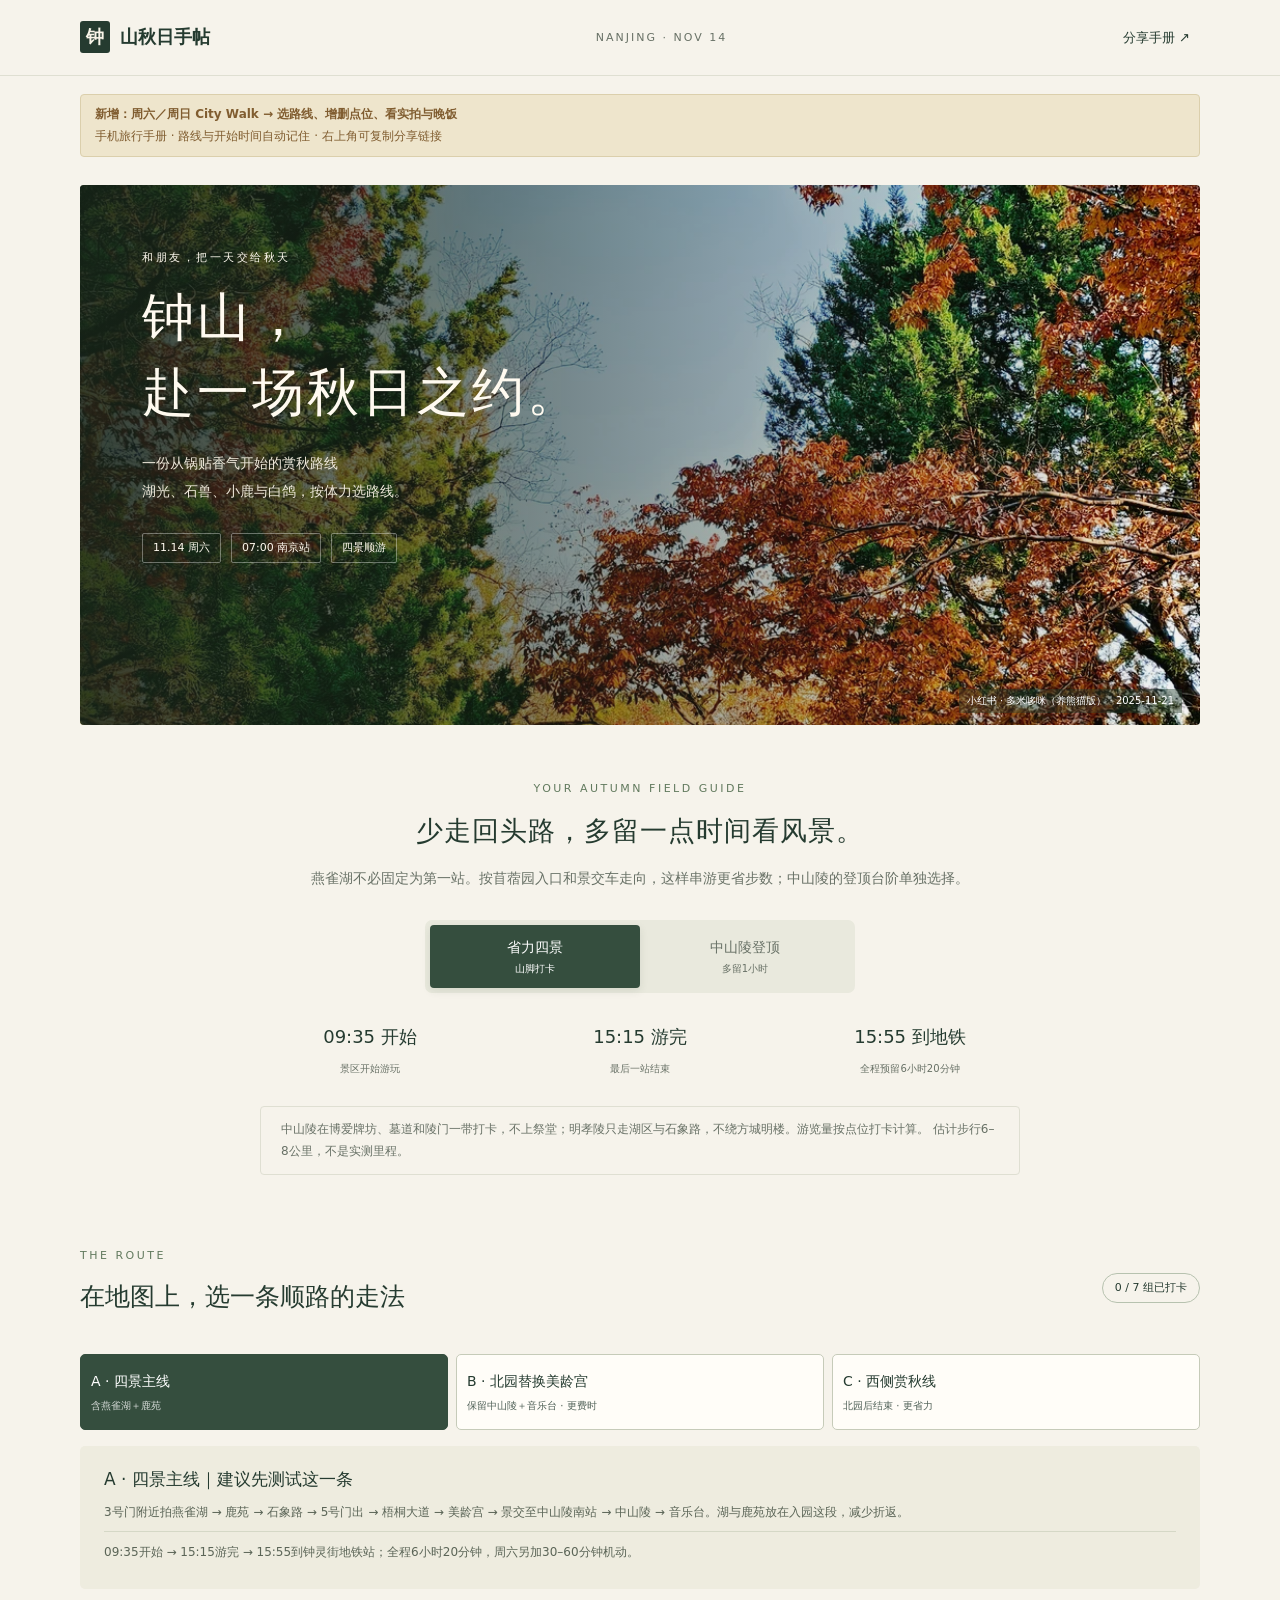
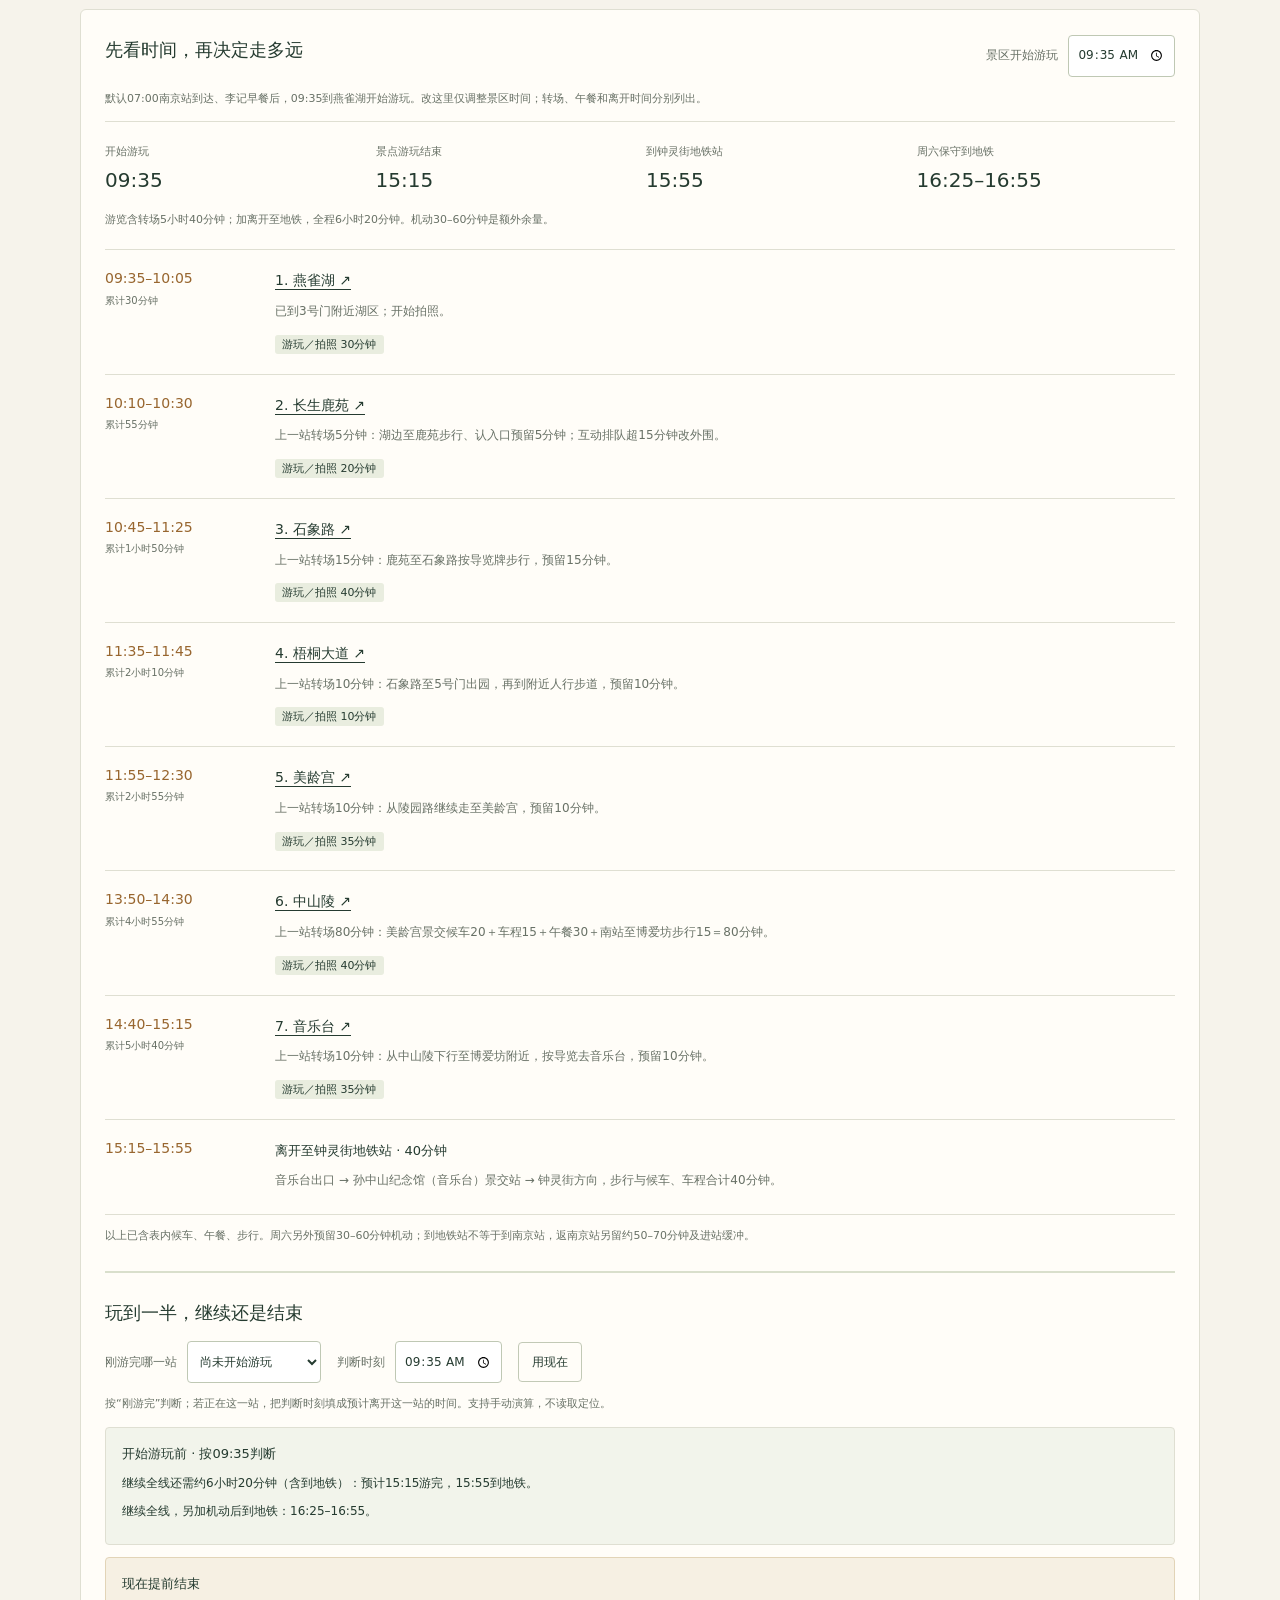
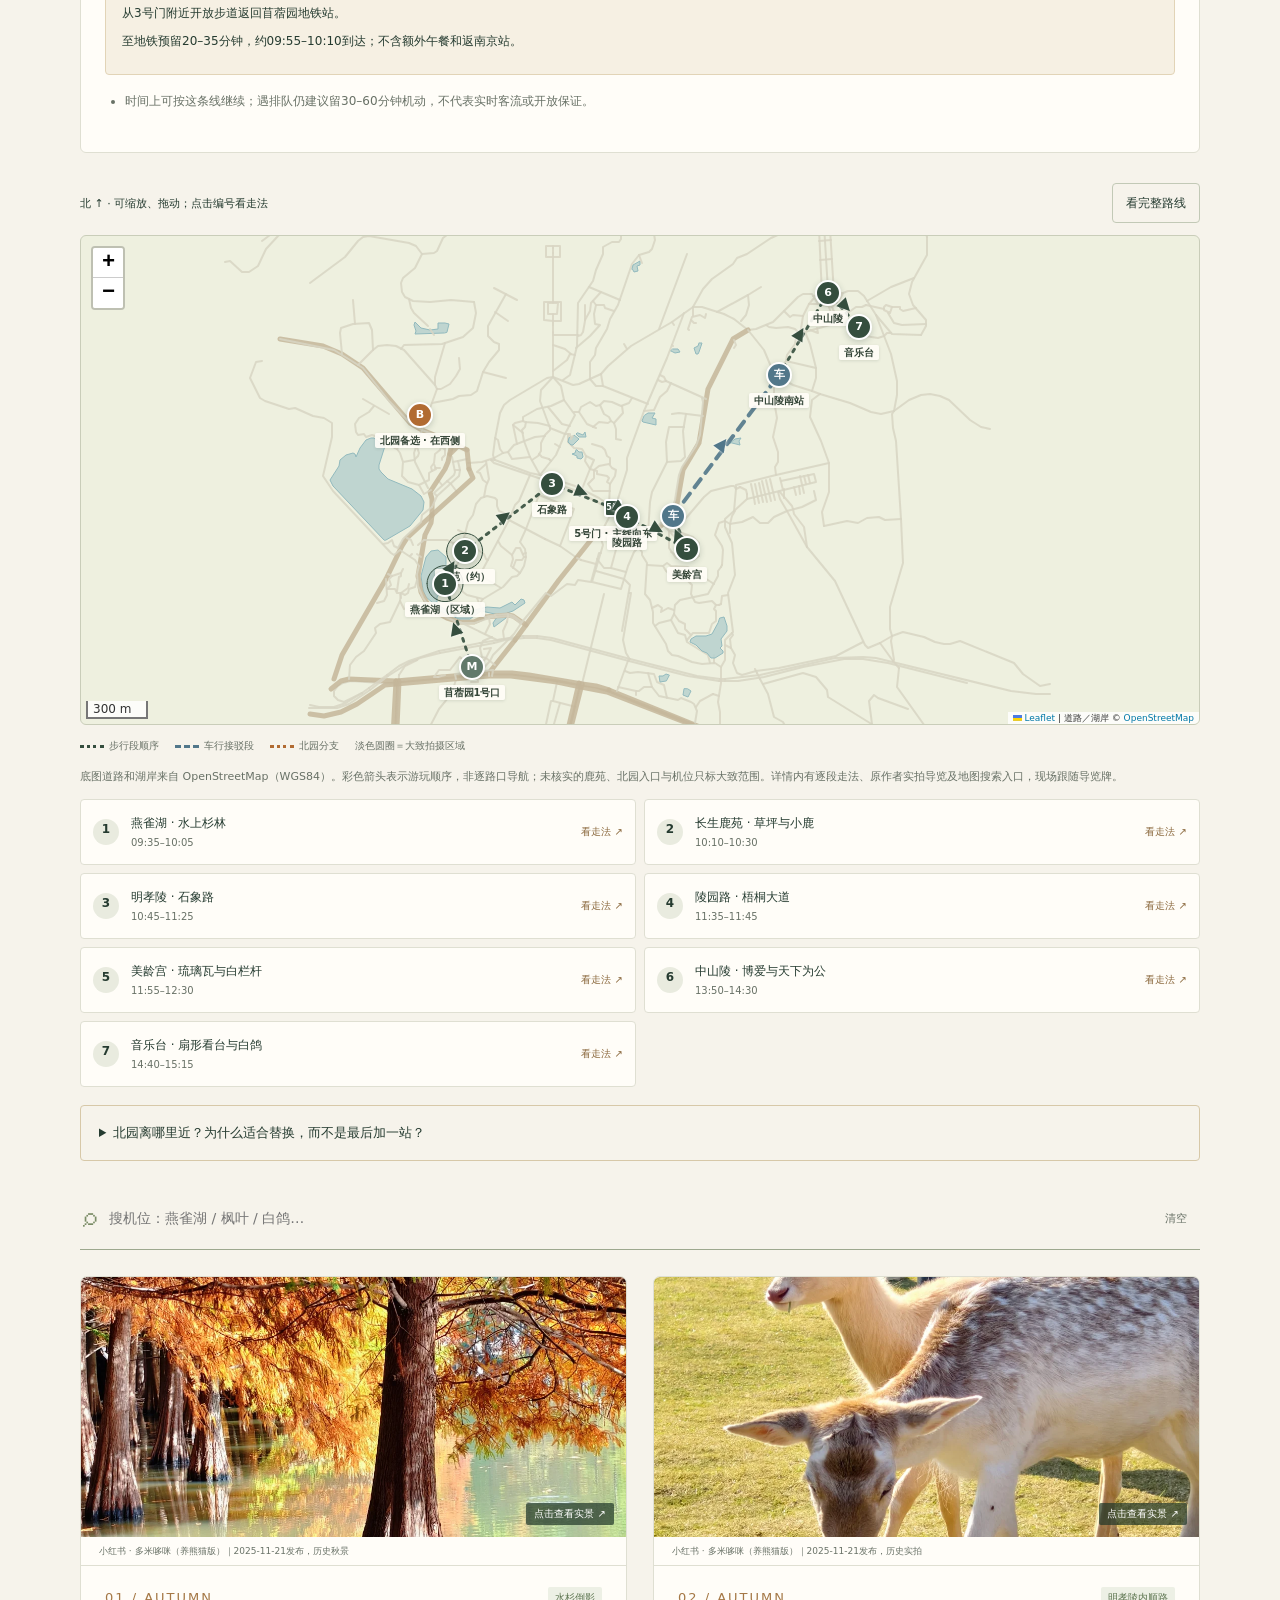
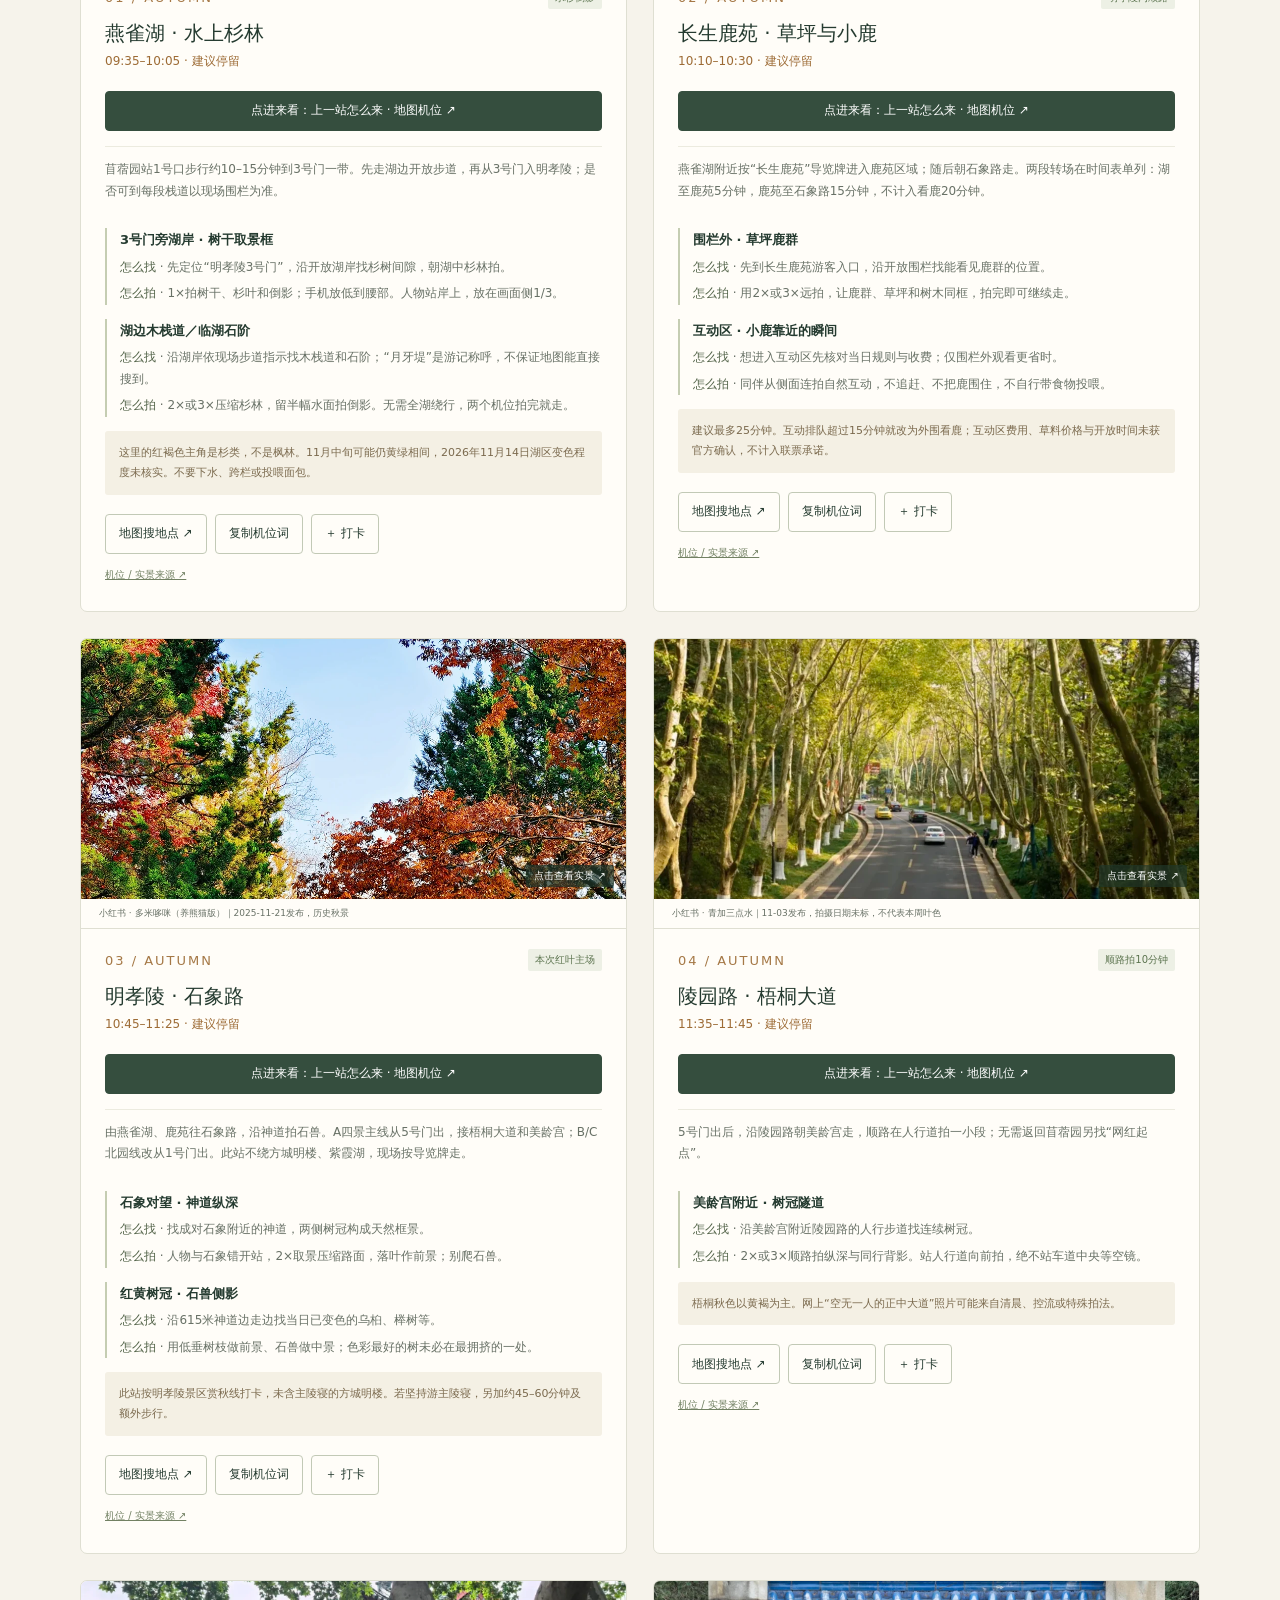
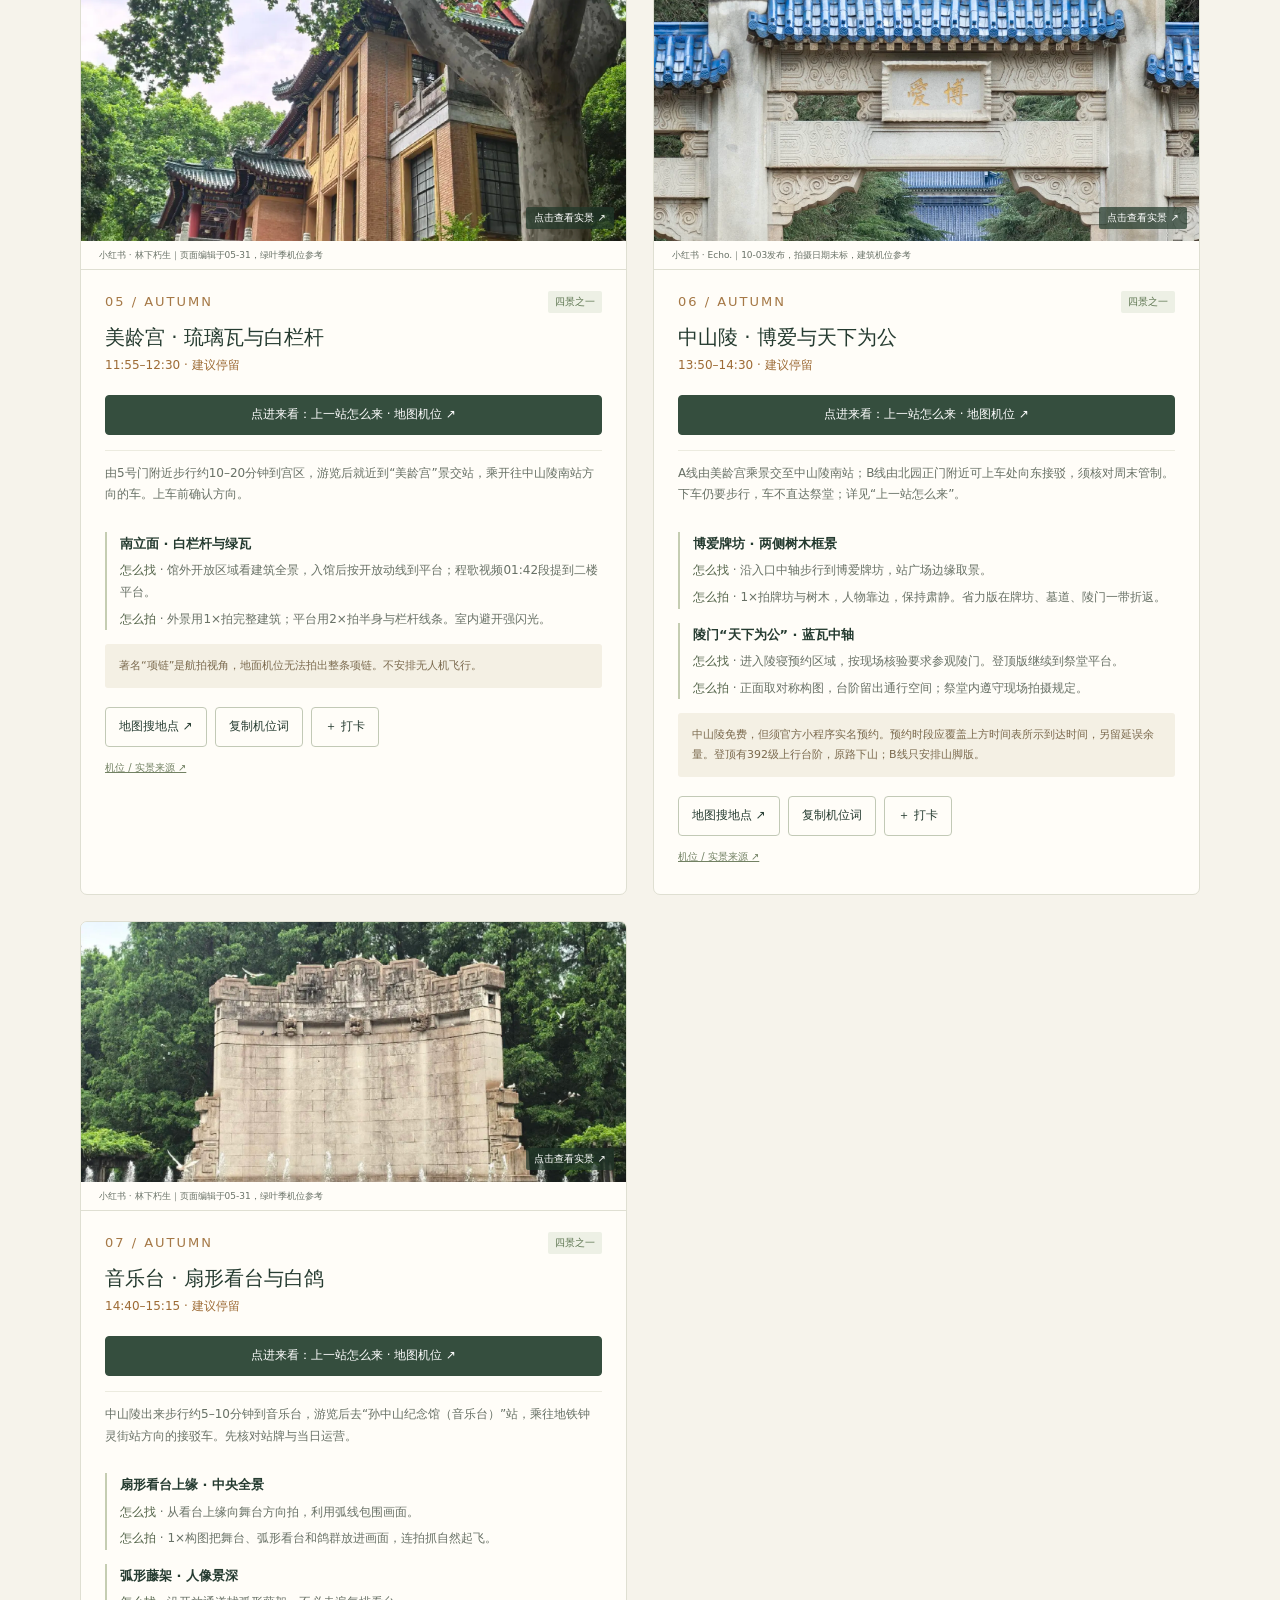
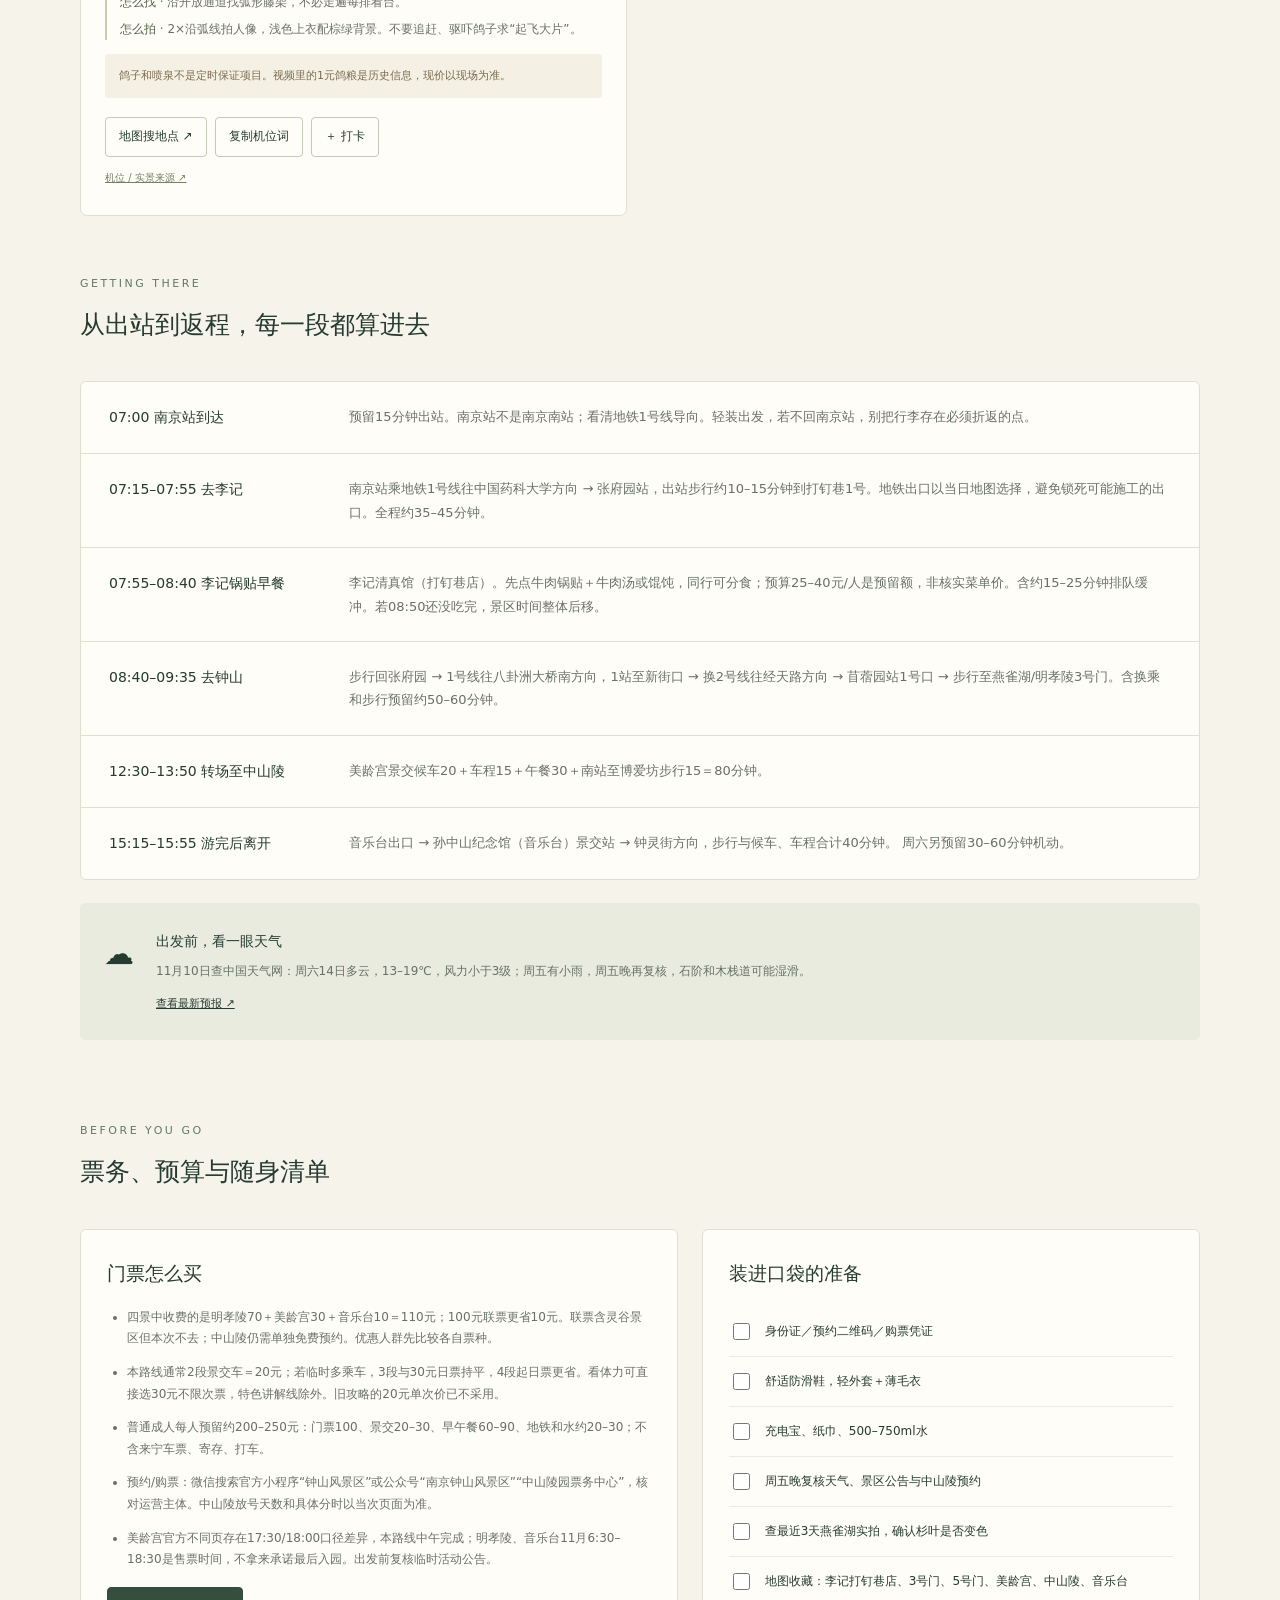
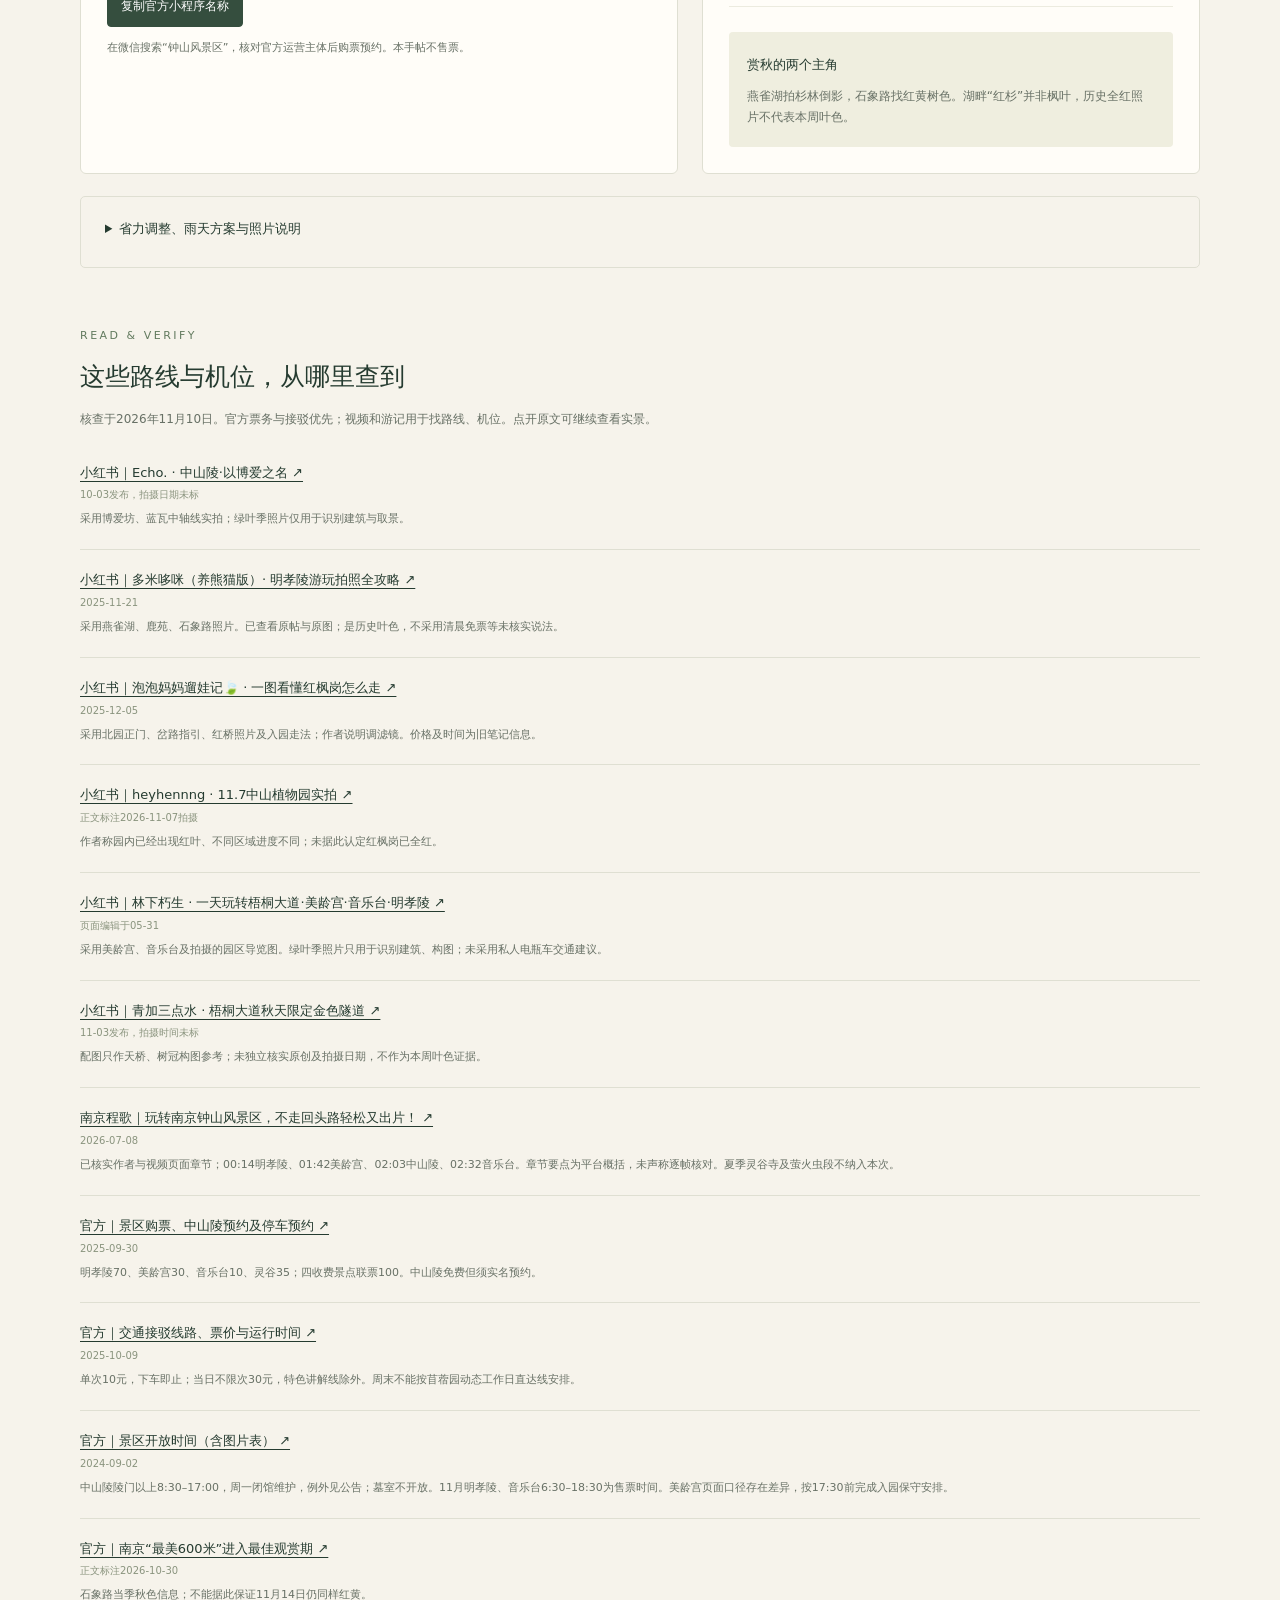
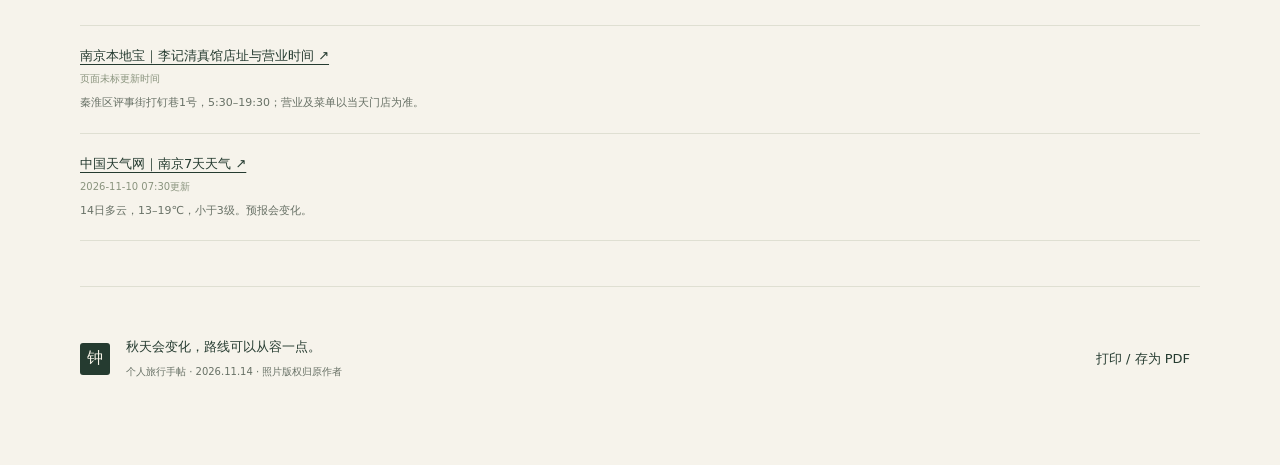
==== commit ba3f9d4c: "Add editable autumn city walks with maps, photos and local food stops" ====
--- a/index.html
+++ b/index.html
@@ -4,7 +4,7 @@
 <body>
 <header class="top"><a href="#" class="brand"><span class="seal">钟</span>山秋日手帖</a><span class="edition">NANJING · NOV 14</span><button id="share" class="textbtn">分享手册 ↗</button></header>
 <main>
-<div class="draft-notice">手机旅行手册 · 路线与开始时间自动记住 · 右上角可复制分享链接</div>
+<div class="draft-notice"><a href="citywalk.html"><b>新增：周六／周日 City Walk → 选路线、增删点位、看实拍与晚饭</b></a><br>手机旅行手册 · 路线与开始时间自动记住 · 右上角可复制分享链接</div>
 <section class="hero"><img src="assets/stone-xhs.webp" alt="小红书游客拍摄的石象路秋色"><div class="shade"></div><div class="hero-copy"><div class="eyebrow">和朋友，把一天交给秋天</div><h1>钟山，<br>赴一场秋日之约。</h1><p>一份从锅贴香气开始的赏秋路线<br>湖光、石兽、小鹿与白鸽，按体力选路线。</p><div class="herotags"><span>11.14 周六</span><span>07:00 南京站</span><span>四景顺游</span></div></div><span class="photocredit">小红书 · 多米哆咪（养熊猫版） · 2025-11-21</span></section>
 <section class="intro"><p class="eyebrow green">YOUR AUTUMN FIELD GUIDE</p><h2>少走回头路，多留一点时间看风景。</h2><p>燕雀湖不必固定为第一站。按苜蓿园入口和景交车走向，这样串游更省步数；中山陵的登顶台阶单独选择。</p><div class="modebar" role="group" aria-label="选择游览强度"><button data-mode="easy" aria-pressed="true">省力四景 <small>山脚打卡</small></button><button data-mode="summit" aria-pressed="false">中山陵登顶 <small>多留1小时</small></button></div><div class="metrics" id="metrics"></div><p class="mode-note" id="mode-note"></p></section>
 <section id="route" class="section"><div class="section-title"><div><p class="eyebrow green">THE ROUTE</p><h2>在地图上，选一条顺路的走法</h2></div><span id="progress" class="pill"></span></div><div class="route-choice" role="group" aria-label="路线方案"><button data-route="main" aria-pressed="true">A · 四景主线<small>含燕雀湖＋鹿苑</small></button><button data-route="garden" aria-pressed="false">B · 北园替换美龄宫<small>保留中山陵＋音乐台 · 更费时</small></button><button data-route="west" aria-pressed="false">C · 西侧赏秋线<small>北园后结束 · 更省力</small></button></div>
